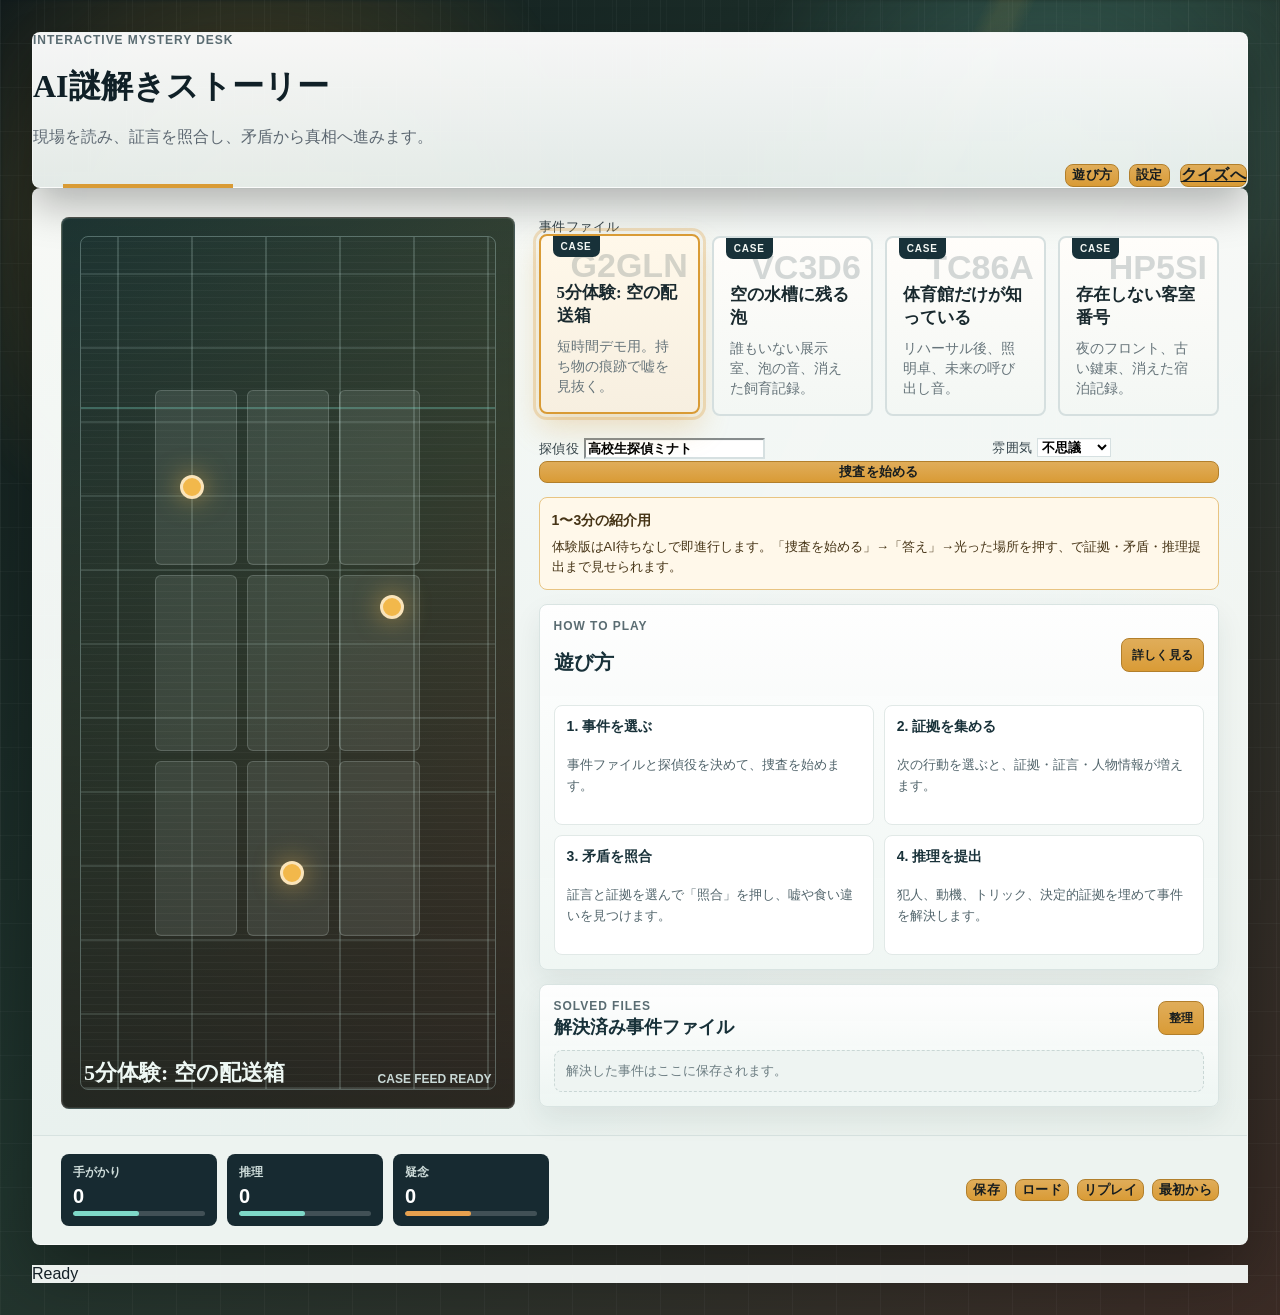
==== public/story.html @ 725f8f39 "Add AI mystery game" ====
<!DOCTYPE html>
<html lang="ja">
<head>
    <meta charset="UTF-8">
    <meta name="viewport" content="width=device-width, initial-scale=1.0">
    <title>AI Mystery Brancher</title>
    <link rel="stylesheet" href="style.css">
    <link rel="stylesheet" href="story.css">
</head>
<body class="story-page demo-case">
    <div class="container story-shell">
        <header class="header story-header">
            <div>
                <span class="story-kicker">Interactive Mystery Desk</span>
                <h1>AI謎解きストーリー</h1>
                <p>現場を読み、証言を照合し、矛盾から真相へ進みます。</p>
            </div>
            <div class="header-actions">
                <button class="btn secondary-btn" id="howToBtn">遊び方</button>
                <button class="btn secondary-btn" id="settingsBtn">設定</button>
                <a class="btn secondary-btn" href="quiz.html">クイズへ</a>
            </div>
        </header>

        <section class="settings-panel hidden" id="settingsPanel">
            <div class="settings-copy">
                <span class="story-kicker">About This Work</span>
                <h2>作品概要</h2>
                <p>AIが事件、証拠、証言を組み立てる短編推理ゲームです。</p>
                <p>プレイヤーは証拠ボードを見ながら矛盾を照合し、最後に推理を提出します。</p>
                <p>発表用の体験版はAI待ちなしで、1〜3分でも面白さが伝わる構成です。</p>
            </div>
            <div class="settings-meta">
                <h3>使った技術</h3>
                <div class="tech-list">
                    <span>Node.js</span>
                    <span>Express</span>
                    <span>OpenAI API</span>
                    <span>HTML/CSS/JavaScript</span>
                </div>
            </div>
            <div class="settings-controls">
                <label>
                    UIの雰囲気
                    <select id="themeSelect">
                        <option value="theme-noir">ノワール</option>
                        <option value="theme-neon">ネオン</option>
                        <option value="theme-sunset">サンセット</option>
                        <option value="theme-mint">ミント</option>
                    </select>
                </label>
                <div>
                    <span class="control-label">アクセントカラー</span>
                    <div class="swatch-row" id="swatchRow">
                        <button class="swatch selected" data-accent="#d99b35" style="--swatch: #d99b35"></button>
                        <button class="swatch" data-accent="#ff5f7e" style="--swatch: #ff5f7e"></button>
                        <button class="swatch" data-accent="#4cc9f0" style="--swatch: #4cc9f0"></button>
                        <button class="swatch" data-accent="#7bd88f" style="--swatch: #7bd88f"></button>
                        <button class="swatch" data-accent="#b38cff" style="--swatch: #b38cff"></button>
                    </div>
                </div>
                <label class="sound-toggle">
                    <input id="soundToggle" type="checkbox" checked>
                    サウンド効果
                </label>
            </div>
        </section>

        <main class="story-board">
            <section class="setup-panel" id="setupPanel">
                <div class="setup-layout">
                    <div class="case-visual setup-visual" aria-hidden="true">
                        <div class="visual-window">
                            <div class="scan-line"></div>
                            <div class="signal-dot dot-a"></div>
                            <div class="signal-dot dot-b"></div>
                            <div class="signal-dot dot-c"></div>
                            <div class="scene-map">
                                <span></span><span></span><span></span>
                                <span></span><span></span><span></span>
                                <span></span><span></span><span></span>
                            </div>
                        </div>
                        <div class="visual-caption">
                            <strong id="caseVisualTitle">5分体験: 消えたマカロン</strong>
                            <span>Case feed ready</span>
                        </div>
                    </div>

                    <div class="setup-content">
                        <div class="form-group">
                            <label>事件ファイル</label>
                            <div class="preset-grid" id="presetGrid">
                                <button class="preset selected" data-case="demo" data-label="5分体験: 消えたマカロン" data-world="紹介用の体験版。放課後のカフェで、ショーケースから限定マカロンが1つ消えた小さな謎解きミステリー。登場人物は店員、常連客、配達員の3人程度。証拠と証言の矛盾が分かりやすく、3〜4ターンで犯人・動機・決定的証拠まで推理できる。怖さはなく、初めての人でも操作を理解しやすいテンポにする">
                                    <strong>5分体験: 消えたマカロン</strong>
                                    <span>紹介用。短く、矛盾が分かりやすい入門事件。</span>
                                </button>
                                <button class="preset" data-case="aquarium" data-label="消えた水槽のSOS" data-world="閉館後の水族館で、存在しないはずの水槽からSOSの光が点滅する謎解きミステリー">
                                    <strong>消えた水槽のSOS</strong>
                                    <span>閉館後の水族館、点滅する光、濡れた足跡。</span>
                                </button>
                                <button class="preset" data-case="school" data-label="未来放送の夜" data-world="文化祭前夜の学校で、誰もいない放送室から未来の校内放送が流れる謎解きミステリー">
                                    <strong>未来放送の夜</strong>
                                    <span>文化祭、放送室、まだ起きていない事件。</span>
                                </button>
                                <button class="preset" data-case="hotel" data-label="13階の招待状" data-world="古いホテルのエレベーターで、13階だけ存在しないはずなのにボタンが光る謎解きミステリー">
                                    <strong>13階の招待状</strong>
                                    <span>古いホテル、存在しない階、差出人不明の鍵。</span>
                                </button>
                            </div>
                        </div>

                        <div class="story-controls">
                            <div class="form-group">
                                <label for="heroInput">探偵役</label>
                                <input id="heroInput" type="text" value="高校生探偵ミナト" maxlength="40">
                            </div>
                            <div class="form-group">
                                <label for="toneSelect">雰囲気</label>
                                <select id="toneSelect">
                                    <option value="不思議で、推理したくなる">不思議</option>
                                    <option value="テンポがよく、少しコミカル">コミカル</option>
                                    <option value="静かで美しいが、違和感が残る">静か</option>
                                    <option value="緊張感があるが怖すぎない">スリル</option>
                                </select>
                            </div>
                        </div>

                        <button class="btn primary-action" id="startBtn">捜査を始める</button>
                        <div class="demo-brief" id="demoBrief">
                            <strong>1〜3分の紹介用</strong>
                            <span>体験版はAI待ちなしで即進行します。「捜査を始める」→「答え」→光った場所を押す、で証拠・矛盾・推理提出まで見せられます。</span>
                        </div>
                        <section class="how-to-panel" aria-labelledby="howToTitle">
                            <div class="how-to-heading">
                                <div>
                                    <span class="story-kicker">How To Play</span>
                                    <h2 id="howToTitle">遊び方</h2>
                                </div>
                                <button class="btn secondary-btn mini-btn" id="howToDetailBtn">詳しく見る</button>
                            </div>
                            <div class="how-to-steps">
                                <article>
                                    <strong>1. 事件を選ぶ</strong>
                                    <span>事件ファイルと探偵役を決めて、捜査を始めます。</span>
                                </article>
                                <article>
                                    <strong>2. 証拠を集める</strong>
                                    <span>次の行動を選ぶと、証拠・証言・人物情報が増えます。</span>
                                </article>
                                <article>
                                    <strong>3. 矛盾を照合</strong>
                                    <span>証言と証拠を選んで「照合」を押し、嘘や食い違いを見つけます。</span>
                                </article>
                                <article>
                                    <strong>4. 推理を提出</strong>
                                    <span>犯人、動機、トリック、決定的証拠を埋めて事件を解決します。</span>
                                </article>
                            </div>
                        </section>
                        <section class="case-archive">
                            <div class="archive-heading">
                                <div>
                                    <span class="story-kicker">Solved Files</span>
                                    <strong>解決済み事件ファイル</strong>
                                </div>
                                <button class="btn secondary-btn mini-btn" id="clearArchiveBtn">整理</button>
                            </div>
                            <div class="archive-list" id="caseArchiveList"></div>
                        </section>
                    </div>
                </div>
            </section>

            <section class="scene-panel hidden" id="scenePanel">
                <div class="scene-stage">
                    <div class="scene-copy">
                        <div class="scene-meta">
                            <span class="pill" id="turnPill">Turn 1</span>
                            <span class="pill" id="locationPill">Location</span>
                            <span class="pill" id="moodPill">Mood</span>
                        </div>
                        <h2 class="scene-title" id="sceneTitle"></h2>
                        <div class="scene-text" id="sceneText"></div>
                    </div>
                    <div class="case-visual scene-visual" aria-hidden="true">
                        <div class="visual-window">
                            <div class="scan-line"></div>
                            <div class="signal-dot dot-a"></div>
                            <div class="signal-dot dot-b"></div>
                            <div class="signal-dot dot-c"></div>
                            <div class="scene-map">
                                <span></span><span></span><span></span>
                                <span></span><span></span><span></span>
                                <span></span><span></span><span></span>
                            </div>
                        </div>
                        <div class="visual-caption">
                            <strong id="sceneCommand">現場解析</strong>
                            <span id="sceneFeedLabel">Evidence feed</span>
                        </div>
                    </div>
                </div>
                <div class="assist-toolbar hidden" id="assistToolbar">
                    <button class="btn hint-btn" id="hintBtn">ヒント</button>
                    <button class="btn answer-btn hidden" id="answerBtn">答え</button>
                    <div class="assist-guide" id="assistGuide">
                        <strong>捜査サポート</strong>
                        <span>詰まったらヒントを押してください。段階的に核心へ近づきます。</span>
                    </div>
                </div>
                <div class="case-overview" id="caseOverview">
                    <div class="case-progress" aria-hidden="true">
                        <div class="progress-track">
                            <i id="progressEvidence"></i>
                            <i id="progressTestimony"></i>
                            <i id="progressContradiction"></i>
                        </div>
                        <div class="progress-labels">
                            <span>証拠</span>
                            <span>証言</span>
                            <span>矛盾</span>
                        </div>
                    </div>
                    <div class="visual-dossier">
                        <div class="visual-stat">
                            <strong id="visualEvidenceCount">0</strong>
                            <span>証拠</span>
                        </div>
                        <div class="visual-stat">
                            <strong id="visualTestimonyCount">0</strong>
                            <span>証言</span>
                        </div>
                        <div class="visual-stat accent">
                            <strong id="visualContradictionCount">0</strong>
                            <span>矛盾</span>
                        </div>
                    </div>
                    <div class="evidence-strip" id="evidenceStrip"></div>
                </div>
                <section class="recap-panel hidden" id="recapPanel">
                    <div class="panel-heading">
                        <h3>事件のまとめ</h3>
                        <span id="recapVerdict">推理結果</span>
                    </div>
                    <div class="recap-grid">
                        <div class="recap-block">
                            <h4>事件の流れ</h4>
                            <ol id="recapTimeline"></ol>
                        </div>
                        <div class="recap-block">
                            <h4>決め手</h4>
                            <p id="recapEvidence"></p>
                        </div>
                        <div class="recap-block wide">
                            <h4>真相</h4>
                            <p id="recapTruth"></p>
                        </div>
                        <div class="recap-block wide">
                            <h4>評価</h4>
                            <p id="recapComment"></p>
                        </div>
                    </div>
                </section>
                <div class="investigation-layout">
                    <div class="action-panel">
                        <div class="section-heading">
                            <h3>次の行動</h3>
                            <span>選ぶと捜査が進みます</span>
                        </div>
                        <div class="choice-list" id="choiceList"></div>
                        <section class="deduction-panel hidden" id="deductionPanel">
                            <div class="panel-heading">
                                <h3>最終推理</h3>
                                <span id="deductionHint">証拠をそろえると提出できます</span>
                            </div>
                            <div class="deduction-grid">
                                <label>
                                    犯人・仕掛けた人物
                                    <input id="culpritInput" type="text" maxlength="40" placeholder="例: 受付係の佐伯">
                                </label>
                                <label>
                                    動機
                                    <input id="motiveInput" type="text" maxlength="80" placeholder="例: 隠した記録を守るため">
                                    <span class="deduction-options" id="motiveOptionList"></span>
                                </label>
                                <label>
                                    トリック
                                    <textarea id="trickInput" maxlength="160" placeholder="どうやって不可能に見せたか"></textarea>
                                    <span class="deduction-options" id="trickOptionList"></span>
                                </label>
                                <label>
                                    決定的証拠
                                    <select id="decisiveEvidenceSelect"></select>
                                </label>
                            </div>
                            <button class="btn" id="submitDeductionBtn">推理を提出する</button>
                        </section>
                    </div>

                    <aside class="case-panel">
                        <div class="panel-heading">
                            <h3>捜査ファイル</h3>
                            <span id="boardCount">0件</span>
                        </div>
                        <div class="board-section suspect-section">
                            <h4>人物</h4>
                            <div class="character-list" id="characterList"></div>
                        </div>
                        <div class="board-section">
                            <h4>証拠</h4>
                            <div class="board-list" id="evidenceList"></div>
                        </div>
                        <div class="board-section">
                            <h4>証言</h4>
                            <div class="board-list" id="testimonyList"></div>
                        </div>
                        <div class="board-section">
                            <h4>矛盾チェック</h4>
                            <div class="match-controls">
                                <select id="testimonySelect"></select>
                                <select id="evidenceSelect"></select>
                                <button class="btn secondary-btn" id="checkContradictionBtn">照合</button>
                            </div>
                            <div class="contradiction-result" id="contradictionResult">証言と証拠を選んで照合します。</div>
                            <div class="board-list solved-list" id="solvedContradictionList"></div>
                        </div>
                    </aside>
                </div>
            </section>

            <div class="story-footer">
                <div class="stats">
                    <div class="stat">
                        <span>手がかり</span>
                        <strong id="courageStat">0</strong>
                        <div class="stat-meter"><i id="courageMeter"></i></div>
                    </div>
                    <div class="stat">
                        <span>推理</span>
                        <strong id="witStat">0</strong>
                        <div class="stat-meter"><i id="witMeter"></i></div>
                    </div>
                    <div class="stat">
                        <span>疑念</span>
                        <strong id="trustStat">0</strong>
                        <div class="stat-meter danger"><i id="trustMeter"></i></div>
                    </div>
                </div>
                <div class="footer-actions">
                    <button class="btn secondary-btn" id="saveBtn">保存</button>
                    <button class="btn secondary-btn" id="loadBtn">ロード</button>
                    <button class="btn secondary-btn" id="replayBtn">リプレイ</button>
                    <button class="btn secondary-btn" id="resetBtn">最初から</button>
                </div>
            </div>
        </main>

        <div class="loading story-loading" id="loading">AIが次の手がかりを組み立てています...</div>
        <div class="generation-overlay hidden" id="generationOverlay">
            <div class="generation-card">
                <span class="generation-kicker">GENERATING CASE</span>
                <strong>AIが次の手がかりを生成中</strong>
                <div class="generation-bar"><i></i></div>
                <p>体験版は待ち時間なし。通常シナリオのみAI生成を使います。</p>
            </div>
        </div>
        <div class="fx-layer" id="fxLayer"></div>
        <div class="action-toast hidden" id="actionToast"></div>
        <div class="ending-overlay hidden" id="endingOverlay">
            <div class="ending-card">
                <span class="ending-kicker">CASE CLOSED</span>
                <strong id="endingTitle">事件解決</strong>
                <p id="endingText">証拠と証言がつながり、真相に到達しました。</p>
                <div class="ending-actions">
                    <button class="btn secondary-btn" id="endingArchiveBtn">事件ファイルへ</button>
                    <button class="btn" id="endingReplayBtn">同じ事件をリプレイ</button>
                    <button class="btn secondary-btn" id="endingCloseBtn">閉じる</button>
                </div>
            </div>
        </div>
        <div class="how-to-overlay hidden" id="howToOverlay" role="dialog" aria-modal="true" aria-labelledby="howToOverlayTitle">
            <div class="how-to-card">
                <div class="how-to-card-heading">
                    <div>
                        <span class="story-kicker">Investigation Guide</span>
                        <strong id="howToOverlayTitle">推理ゲームの進め方</strong>
                    </div>
                    <button class="btn secondary-btn mini-btn" id="howToCloseBtn">閉じる</button>
                </div>
                <div class="how-to-guide-grid">
                    <section>
                        <h3>基本の流れ</h3>
                        <ol>
                            <li>事件ファイルを選び、「捜査を始める」を押します。</li>
                            <li>場面文を読み、「次の行動」から調べたい場所や人物を選びます。</li>
                            <li>右側の捜査ファイルに集まった証拠と証言を確認します。</li>
                            <li>怪しい証言と対応する証拠を選び、「照合」で矛盾を確定します。</li>
                            <li>最終推理が開いたら、犯人・動機・トリック・決定的証拠を提出します。</li>
                        </ol>
                    </section>
                    <section>
                        <h3>詰まったとき</h3>
                        <ul>
                            <li>証拠カードや人物カードを押すと、推理欄や照合欄に自動で入ります。</li>
                            <li>「ヒント」は段階的に核心へ近づきます。</li>
                            <li>5分体験では「答え」を押すと、発表用に次に触る場所が光ります。</li>
                        </ul>
                    </section>
                    <section>
                        <h3>勝利条件</h3>
                        <p>証拠と証言の食い違いを見つけ、決定的証拠に基づく推理を提出できれば事件解決です。完璧な文章より、誰が何をなぜ行ったかを筋道立てて入力することが重要です。</p>
                    </section>
                </div>
            </div>
        </div>
        <div class="status" id="status">Ready</div>
    </div>

    <script>
        const presets = document.querySelectorAll('.preset');
        const setupPanel = document.getElementById('setupPanel');
        const scenePanel = document.getElementById('scenePanel');
        const howToBtn = document.getElementById('howToBtn');
        const howToDetailBtn = document.getElementById('howToDetailBtn');
        const howToOverlay = document.getElementById('howToOverlay');
        const howToCloseBtn = document.getElementById('howToCloseBtn');
        const settingsBtn = document.getElementById('settingsBtn');
        const settingsPanel = document.getElementById('settingsPanel');
        const themeSelect = document.getElementById('themeSelect');
        const swatchRow = document.getElementById('swatchRow');
        const soundToggle = document.getElementById('soundToggle');
        const startBtn = document.getElementById('startBtn');
        const resetBtn = document.getElementById('resetBtn');
        const saveBtn = document.getElementById('saveBtn');
        const loadBtn = document.getElementById('loadBtn');
        const replayBtn = document.getElementById('replayBtn');
        const loading = document.getElementById('loading');
        const generationOverlay = document.getElementById('generationOverlay');
        const fxLayer = document.getElementById('fxLayer');
        const actionToast = document.getElementById('actionToast');
        const endingOverlay = document.getElementById('endingOverlay');
        const endingTitle = document.getElementById('endingTitle');
        const endingText = document.getElementById('endingText');
        const endingArchiveBtn = document.getElementById('endingArchiveBtn');
        const endingReplayBtn = document.getElementById('endingReplayBtn');
        const endingCloseBtn = document.getElementById('endingCloseBtn');
        const statusEl = document.getElementById('status');
        const choiceList = document.getElementById('choiceList');
        const evidenceList = document.getElementById('evidenceList');
        const testimonyList = document.getElementById('testimonyList');
        const characterList = document.getElementById('characterList');
        const testimonySelect = document.getElementById('testimonySelect');
        const evidenceSelect = document.getElementById('evidenceSelect');
        const contradictionResult = document.getElementById('contradictionResult');
        const solvedContradictionList = document.getElementById('solvedContradictionList');
        const deductionPanel = document.getElementById('deductionPanel');
        const decisiveEvidenceSelect = document.getElementById('decisiveEvidenceSelect');
        const submitDeductionBtn = document.getElementById('submitDeductionBtn');
        const checkContradictionBtn = document.getElementById('checkContradictionBtn');
        const demoBrief = document.getElementById('demoBrief');
        const assistToolbar = document.getElementById('assistToolbar');
        const assistGuide = document.getElementById('assistGuide');
        const hintBtn = document.getElementById('hintBtn');
        const answerBtn = document.getElementById('answerBtn');
        const evidenceStrip = document.getElementById('evidenceStrip');
        const recapPanel = document.getElementById('recapPanel');
        const recapTimeline = document.getElementById('recapTimeline');
        const motiveOptionList = document.getElementById('motiveOptionList');
        const trickOptionList = document.getElementById('trickOptionList');
        const caseArchiveList = document.getElementById('caseArchiveList');
        const clearArchiveBtn = document.getElementById('clearArchiveBtn');

        const demoVariants = [
            '犯人候補は店員ユイ、常連客レン、配達員マオ。鍵、レシート、粉砂糖、保冷バッグのどれかが決定的証拠になる。',
            '犯人候補は見習い店員、写真部の常連、急いでいた配達員。動機はサプライズ、予約ミスの隠蔽、アレルギー表示の確認のいずれか。',
            '消えたものは限定マカロン、試作品タルト、名前入りクッキーのどれか。監視カメラ、トング、注文票、紙袋の矛盾を中心にする。',
            '舞台は小さな駅前カフェ。閉店前の10分間だけを扱い、短い証言の食い違いから真相に届く構成にする。'
        ];

        const motiveOptions = [
            '予約ミスを隠したかった',
            '大切な相手への差し入れを用意したかった',
            '自分の失敗が見つかる前に証拠を動かしたかった',
            '誰かをかばうために事実をずらしたかった',
            '記録の間違いを直したように見せたかった'
        ];

        const trickOptions = [
            '死角になる一瞬を使って別の袋へ移した',
            '元の場所へ戻したように見せるためラベルや札だけを直した',
            '注文票や記録を書き換えて数を合わせた',
            '持ち物の中に隠し、空箱や皿だけを残した',
            '証言の時刻をずらして触っていないように見せた'
        ];

        const demoCaseTemplates = [
            {
                title: '消えた放課後マカロン',
                location: '駅前カフェ・リュンヌ',
                item: '夕焼けマカロン',
                culprit: '常連客・花森',
                motive: '友人への差し入れをどうしても用意したかった',
                trick: 'ショーケース前で背中を向け、カメラの死角で紙袋へ移した',
                keyEvidenceId: 'ev-bag-sugar',
                evidence: [
                    { id: 'ev-camera-gap', title: '死角のある映像', detail: '16時17分、常連客の背中でショーケース右端が一瞬だけ隠れている。', type: '記録', importance: 2 },
                    { id: 'ev-order-tea', title: 'アイスティーだけの注文票', detail: '花森の注文票には飲み物だけが記録され、マカロンの会計は残っていない。', type: '記録', importance: 2 },
                    { id: 'ev-bag-sugar', title: '紙袋の粉砂糖', detail: '花森の紙袋の底に、マカロン皿と同じ色の粉砂糖が半月形に残っている。', type: '物証', importance: 3 }
                ],
                testimonies: [
                    { id: 'ts-staff', speaker: '店員・仁科', claim: '最後のマカロンは16時10分に並べ、会計した覚えはありません。' },
                    { id: 'ts-customer', speaker: '常連客・花森', claim: '私は飲み物だけ買って、ショーケースには触っていません。' }
                ]
            },
            {
                title: '試作品タルトの行き先',
                location: '放課後の試食カフェ',
                item: '試作品タルト',
                culprit: '見習い店員・レン',
                motive: '予約数のミスを隠したかった',
                trick: '試作品を予約箱へ入れ、注文票の数字を書き直した',
                keyEvidenceId: 'ev-ticket-edit',
                evidence: [
                    { id: 'ev-empty-tray', title: 'クリーム跡の残る皿', detail: 'タルト皿の右端だけクリームが引き伸ばされ、横へ滑らせた跡がある。', type: '痕跡', importance: 2 },
                    { id: 'ev-box-label', title: '急いで貼られた予約ラベル', detail: '予約箱のラベルだけ斜めに貼られ、まだ糊が乾いていない。', type: '物証', importance: 2 },
                    { id: 'ev-ticket-edit', title: '書き直された注文票', detail: '注文票の個数が5から6へ書き直され、レンのペンと同じ青インクが使われている。', type: '記録', importance: 3 }
                ],
                testimonies: [
                    { id: 'ts-senior', speaker: '先輩店員・ユイ', claim: '試作品タルトは展示用で、予約箱には入れない決まりです。' },
                    { id: 'ts-apprentice', speaker: '見習い店員・レン', claim: '予約票は最初から6個で、僕は書き直していません。' }
                ]
            },
            {
                title: '名前入りクッキーのすり替え',
                location: '文化祭前の校内カフェ',
                item: '名前入りクッキー',
                culprit: '配達員・マオ',
                motive: '宛名を間違えた箱を入れ替えたかった',
                trick: '配達用保冷バッグにクッキーを隠し、空箱だけ戻した',
                keyEvidenceId: 'ev-cooler-crumb',
                evidence: [
                    { id: 'ev-name-card', title: '逆向きの名前札', detail: 'クッキー横の名前札だけ上下が逆で、慌てて戻したように角が折れている。', type: '記録', importance: 2 },
                    { id: 'ev-empty-box', title: '軽すぎる配送箱', detail: '配送箱は封が戻されているが、中身が入っている重さではない。', type: '物証', importance: 2 },
                    { id: 'ev-cooler-crumb', title: '保冷バッグのクッキー片', detail: 'マオの保冷バッグ内に、名前入りクッキーと同じアイシング片が残っている。', type: '物証', importance: 3 }
                ],
                testimonies: [
                    { id: 'ts-delivery-a', speaker: '配達員・マオ', claim: '僕は箱を置いただけで、中身には触っていません。' },
                    { id: 'ts-clerk-b', speaker: '店員・ユイ', claim: '名前札は開店前に正しい向きで並べました。' }
                ]
            }
        ];

        const caseFileVariants = {
            demo: [
                {
                    label: '5分体験: 消えたマカロン',
                    summary: 'AI待ちなし。証拠、矛盾、推理提出まで一気に見せられる。',
                    world: '紹介用の体験版。放課後のカフェで、ショーケースから限定マカロンが1つ消えた小さな謎解きミステリー。登場人物は店員、常連客、配達員の3人程度。証拠と証言の矛盾が分かりやすく、3〜4ターンで犯人・動機・決定的証拠まで推理できる。'
                },
                {
                    label: '5分体験: 消えた試作品',
                    summary: '発表向け。予約ミスと書き直し跡から真相へ進む。',
                    world: '紹介用の体験版。小さなカフェで試作品スイーツが消えた短い謎解きミステリー。注文票、予約箱、証言の矛盾から3〜4ターンで解ける。'
                },
                {
                    label: '5分体験: 空の配送箱',
                    summary: '短時間デモ用。持ち物の痕跡で嘘を見抜く。',
                    world: '紹介用の体験版。校内カフェで名前入りのお菓子が消え、配送箱と持ち物の痕跡から犯人を見つける短い事件。'
                }
            ],
            aquarium: [
                {
                    label: '消えた水槽のSOS',
                    summary: '閉館後の水族館、点滅する光、濡れた足跡。',
                    world: '閉館後の水族館で、存在しないはずの水槽からSOSの光が点滅する謎解きミステリー'
                },
                {
                    label: '深海回廊の青い合図',
                    summary: '展示図にない壁、青い点滅、乾いた床の水跡。',
                    world: '閉館後の深海回廊で、展示図にない壁の奥から青い信号が漏れる水族館ミステリー'
                },
                {
                    label: '空の水槽に残る泡',
                    summary: '誰もいない展示室、泡の音、消えた飼育記録。',
                    world: '夜の水族館で、空のはずの水槽から泡の音が聞こえ、飼育記録が一枚消える謎解きミステリー'
                }
            ],
            school: [
                {
                    label: '未来放送の夜',
                    summary: '文化祭、放送室、まだ起きていない事件。',
                    world: '文化祭前夜の学校で、誰もいない放送室から未来の校内放送が流れる謎解きミステリー'
                },
                {
                    label: '未送信の校内放送',
                    summary: '録音室、時刻のずれ、消えた台本。',
                    world: '文化祭準備中の学校で、送信していないはずの校内放送と消えた台本を追う謎解きミステリー'
                },
                {
                    label: '体育館だけが知っている',
                    summary: 'リハーサル後、照明卓、未来の呼び出し音。',
                    world: '文化祭リハーサル後の体育館で、未来の呼び出し放送が流れた理由を探る学校ミステリー'
                }
            ],
            hotel: [
                {
                    label: '13階の招待状',
                    summary: '古いホテル、存在しない階、差出人不明の鍵。',
                    world: '古いホテルのエレベーターで、13階だけ存在しないはずなのにボタンが光る謎解きミステリー'
                },
                {
                    label: '存在しない客室番号',
                    summary: '夜のフロント、古い鍵束、消えた宿泊記録。',
                    world: '古いホテルで、存在しない客室番号の鍵と消えた宿泊記録を追う謎解きミステリー'
                },
                {
                    label: '止まらない13階ランプ',
                    summary: 'エレベーター、点灯する階数、誰も乗っていない箱。',
                    world: '誰も乗っていないホテルのエレベーターで、存在しない13階ランプだけが点灯し続ける謎解きミステリー'
                }
            ]
        };

        const state = {
            world: document.querySelector('.preset.selected').dataset.world,
            baseWorld: document.querySelector('.preset.selected').dataset.world,
            caseName: document.querySelector('.preset.selected').dataset.case,
            hero: '',
            tone: '',
            turn: 1,
            history: 'まだ物語は始まっていない。',
            lastChoice: '捜査を開始する',
            stats: { clues: 0, logic: 0, suspicion: 0 },
            evidence: [],
            testimonies: [],
            contradictions: [],
            solvedContradictions: [],
            characters: [],
            solution: null,
            demoVariant: '',
            demoCase: null,
            demoCaseIndex: -1,
            hints: [],
            hintIndex: 0,
            recap: null,
            currentScene: null,
            soundEnabled: true
        };

        document.body.classList.add('theme-noir');
        randomizeCaseFiles();
        initDeductionOptionChips();
        renderCaseArchive();

        howToBtn.addEventListener('click', showHowTo);
        howToDetailBtn.addEventListener('click', showHowTo);
        howToCloseBtn.addEventListener('click', hideHowTo);
        howToOverlay.addEventListener('click', (event) => {
            if (event.target === howToOverlay) {
                hideHowTo();
            }
        });
        document.addEventListener('keydown', (event) => {
            if (event.key === 'Escape' && !howToOverlay.classList.contains('hidden')) {
                hideHowTo();
            }
        });

        settingsBtn.addEventListener('click', () => {
            settingsPanel.classList.toggle('hidden');
            playSound('click');
        });

        themeSelect.addEventListener('change', () => {
            document.body.classList.remove('theme-noir', 'theme-neon', 'theme-sunset', 'theme-mint');
            document.body.classList.add(themeSelect.value);
            playSound('click');
        });

        swatchRow.addEventListener('click', (event) => {
            const swatch = event.target.closest('.swatch');
            if (!swatch) return;
            document.documentElement.style.setProperty('--accent', swatch.dataset.accent);
            swatchRow.querySelectorAll('.swatch').forEach((item) => item.classList.remove('selected'));
            swatch.classList.add('selected');
            playSound('click');
        });

        soundToggle.addEventListener('change', () => {
            state.soundEnabled = soundToggle.checked;
            playSound('click');
        });

        saveBtn.addEventListener('click', saveGame);
        loadBtn.addEventListener('click', loadGame);
        replayBtn.addEventListener('click', replayCase);
        endingReplayBtn.addEventListener('click', replayCase);
        endingArchiveBtn.addEventListener('click', () => {
            endingOverlay.classList.add('hidden');
            resetBtn.click();
            renderCaseArchive();
        });
        endingCloseBtn.addEventListener('click', () => {
            endingOverlay.classList.add('hidden');
            playSound('click');
        });
        clearArchiveBtn.addEventListener('click', () => {
            localStorage.removeItem('mysteryCaseArchive');
            renderCaseArchive();
            showToast('事件ファイルを整理しました');
            playSound('click');
        });

        presets.forEach((preset) => {
            preset.addEventListener('click', () => {
                presets.forEach((item) => item.classList.remove('selected'));
                preset.classList.add('selected');
                state.world = preset.dataset.world;
                state.baseWorld = preset.dataset.world;
                state.caseName = preset.dataset.case;
                updateCaseTheme(preset.dataset.case, preset.dataset.label);
                playSound('click');
            });
        });

        function randomizeCaseFiles() {
            presets.forEach((preset) => {
                const options = caseFileVariants[preset.dataset.case];
                if (!options || !options.length) return;
                const variant = options[Math.floor(Math.random() * options.length)];
                preset.dataset.label = variant.label;
                preset.dataset.world = variant.world;
                preset.dataset.caseCode = Math.random().toString(36).slice(2, 7).toUpperCase();
                preset.querySelector('strong').textContent = variant.label;
                preset.querySelector('span').textContent = variant.summary;
            });

            const selected = document.querySelector('.preset.selected');
            state.world = selected.dataset.world;
            state.baseWorld = selected.dataset.world;
            state.caseName = selected.dataset.case;
            updateCaseTheme(selected.dataset.case, selected.dataset.label);
        }

        startBtn.addEventListener('click', () => {
            const selectedPreset = document.querySelector('.preset.selected');
            state.caseName = selectedPreset.dataset.case;
            state.baseWorld = selectedPreset.dataset.world;
            state.demoVariant = state.caseName === 'demo' ? pickDemoVariant() : '';
            state.demoCase = state.caseName === 'demo' ? pickLocalDemoCase() : null;
            state.world = state.demoVariant
                ? state.baseWorld + '\n今回のランダム要素: ' + state.demoVariant + '\n紹介中でも毎回プロットが変わったと分かるよう、犯人・動機・決定的証拠を前回と変える。'
                : state.baseWorld;
            state.hero = document.getElementById('heroInput').value.trim() || '名もなき主人公';
            state.tone = document.getElementById('toneSelect').value;
            state.turn = 1;
            state.history = 'まだ物語は始まっていない。';
            state.lastChoice = '捜査を開始する';
            state.stats = { clues: 0, logic: 0, suspicion: 0 };
            state.characters = [];
            state.solution = null;
            state.hints = [];
            state.hintIndex = 0;
            state.recap = null;
            state.currentScene = null;
            endingOverlay.classList.add('hidden');
            clearCaseBoard();
            updateStats();
            hideRecap();
            setAssistGuide('捜査サポート', '生成後に「ヒント」で段階的な助言を見られます。体験版では「答え」も使えます。');
            playSound('start');
            requestScene();
        });

        resetBtn.addEventListener('click', () => {
            state.turn = 1;
            state.history = 'まだ物語は始まっていない。';
            state.lastChoice = '捜査を開始する';
            state.stats = { clues: 0, logic: 0, suspicion: 0 };
            state.characters = [];
            state.solution = null;
            state.demoVariant = '';
            state.demoCase = null;
            state.demoCaseIndex = -1;
            state.hints = [];
            state.hintIndex = 0;
            state.recap = null;
            state.currentScene = null;
            endingOverlay.classList.add('hidden');
            setupPanel.classList.remove('hidden');
            scenePanel.classList.add('hidden');
            choiceList.innerHTML = '';
            clearHighlights();
            clearCaseBoard();
            hideRecap();
            updateStats();
            statusEl.textContent = 'Ready';
            statusEl.style.color = '#28a745';
            playSound('click');
        });

        checkContradictionBtn.addEventListener('click', checkContradiction);
        submitDeductionBtn.addEventListener('click', submitDeduction);
        hintBtn.addEventListener('click', showHint);
        answerBtn.addEventListener('click', showDemoAnswer);

        async function requestScene(choiceLabel) {
            if (choiceLabel) {
                state.lastChoice = choiceLabel;
                state.turn += 1;
            }

            if (state.caseName === 'demo' && state.demoCase) {
                renderScene(buildLocalDemoScene(choiceLabel));
                return;
            }

            setBusy(true);
            try {
                const response = await fetch('/api/', {
                    method: 'POST',
                    headers: { 'Content-Type': 'application/json' },
                    body: JSON.stringify({
                        app: 'story',
                        title: 'AI謎解きストーリー',
                        world: state.world,
                        hero: state.hero,
                        tone: state.tone,
                        turn: state.turn,
                        choice: state.lastChoice,
                        history: state.history,
                        caseBoard: buildCaseBoardSummary()
                    })
                });

                if (!response.ok) {
                    const error = await response.json();
                    throw new Error(error.error || 'API error');
                }

                const payload = await response.json();
                const scene = payload.data && payload.data[0];
                if (!scene || !Array.isArray(scene.choices)) {
                    throw new Error('Invalid story data format');
                }

                renderScene(scene);
            } catch (error) {
                console.error(error);
                statusEl.textContent = '生成に失敗しました: ' + error.message;
                statusEl.style.color = '#c53030';
            } finally {
                setBusy(false);
            }
        }

        function renderScene(scene) {
            state.currentScene = scene;
            setupPanel.classList.add('hidden');
            scenePanel.classList.remove('hidden');

            document.getElementById('turnPill').textContent = 'Turn ' + state.turn;
            document.getElementById('locationPill').textContent = scene.location || 'Unknown';
            document.getElementById('moodPill').textContent = scene.mood || 'Story';
            document.getElementById('sceneTitle').textContent = scene.sceneTitle || '次の場面';
            revealSceneText(scene.scene || '');
            document.getElementById('sceneCommand').textContent = state.lastChoice || '現場解析';
            document.getElementById('sceneFeedLabel').textContent = scene.location || 'Evidence feed';
            scenePanel.classList.remove('scene-pop');
            void scenePanel.offsetWidth;
            scenePanel.classList.add('scene-pop');

            clearHighlights();
            state.solution = scene.solution || state.solution;
            state.hints = Array.isArray(scene.hints) ? scene.hints.filter(Boolean) : buildFallbackHints();
            state.hintIndex = 0;
            state.recap = scene.recap || state.recap;
            addCaseItems(scene);
            applyStatus(scene.status);
            state.history = scene.memory || state.history;
            updateStats();
            renderCaseBoard();
            renderVisualOverview();
            renderRecap(scene);

            choiceList.innerHTML = '';
            if (scene.ending) {
                const ending = document.createElement('button');
                ending.className = 'choice-button';
                ending.innerHTML = '<strong>別の物語を始める</strong><span>世界観を選び直します。</span>';
                ending.addEventListener('click', () => resetBtn.click());
                choiceList.appendChild(ending);
            } else {
                scene.choices.slice(0, 3).forEach((choice, index) => {
                    const button = document.createElement('button');
                    button.className = 'choice-button';
                    button.innerHTML = '<span class="choice-index"></span><span class="choice-copy"><strong></strong><span></span></span><span class="intent-chip"></span>';
                    button.querySelector('.choice-index').textContent = String(index + 1);
                    button.querySelector('strong').textContent = choice.label || '行動する';
                    button.querySelector('.choice-copy span').textContent = choice.intent || 'この選択で物語が進みます。';
                    button.querySelector('.intent-chip').textContent = choice.intent || '行動';
                    button.addEventListener('click', (event) => {
                        ripple(event, button);
                        showToast('調査開始: ' + (choice.intent || '行動'));
                        requestScene(choice.label);
                    });
                    choiceList.appendChild(button);
                });
            }

            statusEl.textContent = '選択するとAIが次の手がかりを生成します';
            statusEl.style.color = '#2f855a';
            renderAssistMode();
            playSound(scene.ending ? 'ending' : 'scene');
        }

        function addCaseItems(scene) {
            addUniqueItems(state.evidence, scene.evidence, 'id');
            addUniqueItems(state.testimonies, scene.testimonies, 'id');
            addUniqueItems(state.contradictions, scene.contradictions, (item) => {
                return item.testimonyId + '::' + item.evidenceId;
            });
            updateCharacters(scene);
        }

        function addUniqueItems(target, items, key) {
            if (!Array.isArray(items)) return;
            items.forEach((item) => {
                if (!item || typeof item !== 'object') return;
                const id = typeof key === 'function' ? key(item) : item[key];
                if (!id || target.some((current) => {
                    const currentId = typeof key === 'function' ? key(current) : current[key];
                    return currentId === id;
                })) {
                    return;
                }
                target.push(item);
            });
        }

        function renderCaseBoard() {
            document.getElementById('boardCount').textContent = state.evidence.length + state.testimonies.length + '件';
            renderEvidence();
            renderTestimonies();
            renderCharacters();
            renderSelectors();
            renderSolvedContradictions();
            renderDeductionPanel();
            renderVisualOverview();
        }

        function renderEvidence() {
            evidenceList.innerHTML = '';
            if (!state.evidence.length) {
                evidenceList.appendChild(emptyItem('まだ証拠はありません。'));
                return;
            }

            state.evidence.forEach((item) => {
                const node = document.createElement('article');
                node.className = 'board-card';
                node.innerHTML = '<div><strong></strong><span></span></div><p></p>';
                node.querySelector('strong').textContent = item.title || '無名の証拠';
                node.querySelector('span').textContent = (item.type || '証拠') + ' / 重要度' + (item.importance || 1);
                node.querySelector('p').textContent = item.detail || '';
                node.addEventListener('click', () => {
                    evidenceSelect.value = item.id || item.title;
                    flashElement(evidenceSelect);
                    showToast('証拠をセット: ' + (item.title || '証拠'));
                    playSound('click');
                });
                evidenceList.appendChild(node);
            });
        }

        function renderTestimonies() {
            testimonyList.innerHTML = '';
            if (!state.testimonies.length) {
                testimonyList.appendChild(emptyItem('まだ証言はありません。'));
                return;
            }

            state.testimonies.forEach((item) => {
                const node = document.createElement('article');
                node.className = 'board-card testimony-card';
                node.innerHTML = '<div><strong></strong><span>証言</span></div><p></p>';
                node.querySelector('strong').textContent = item.speaker || '証言者不明';
                node.querySelector('p').textContent = item.claim || '';
                node.addEventListener('click', () => {
                    testimonySelect.value = item.id || item.claim;
                    flashElement(testimonySelect);
                    showToast('証言をセット: ' + (item.speaker || '証言者'));
                    playSound('click');
                });
                testimonyList.appendChild(node);
            });
        }

        function updateCharacters(scene) {
            const names = [];
            if (state.demoCase) {
                names.push(state.demoCase.culprit);
                state.demoCase.testimonies.forEach((item) => names.push(item.speaker));
            }
            if (Array.isArray(scene.testimonies)) {
                scene.testimonies.forEach((item) => names.push(item.speaker));
            }
            if (scene.solution && scene.solution.culprit) {
                names.push(scene.solution.culprit);
            }

            names.filter(Boolean).forEach((name) => {
                if (state.characters.some((item) => item.name === name)) return;
                state.characters.push({
                    name,
                    note: name === (state.solution && state.solution.culprit) ? '最重要人物' : '証言あり',
                    suspicion: name === (state.solution && state.solution.culprit) ? 3 : 1
                });
            });
        }

        function renderCharacters() {
            characterList.innerHTML = '';
            if (!state.characters.length) {
                characterList.appendChild(emptyItem('人物情報はまだありません。'));
                return;
            }

            state.characters.forEach((person) => {
                const card = document.createElement('article');
                card.className = 'character-card';
                card.innerHTML = '<div class="avatar"></div><div><strong></strong><span></span></div><i></i>';
                card.querySelector('.avatar').textContent = person.name.slice(0, 1);
                card.querySelector('strong').textContent = person.name;
                card.querySelector('span').textContent = person.note || '調査対象';
                card.querySelector('i').style.width = Math.min(100, 28 + person.suspicion * 22) + '%';
                card.addEventListener('click', () => {
                    document.getElementById('culpritInput').value = person.name;
                    flashElement(document.getElementById('culpritInput'));
                    showToast('人物を推理欄へ: ' + person.name);
                    playSound('click');
                });
                characterList.appendChild(card);
            });
        }

        function renderSelectors() {
            fillSelect(testimonySelect, state.testimonies, (item) => {
                return (item.speaker || '証言者') + ': ' + (item.claim || '').slice(0, 28);
            }, '証言を選択');
            fillSelect(evidenceSelect, state.evidence, (item) => item.title || '証拠', '証拠を選択');
            fillSelect(decisiveEvidenceSelect, state.evidence, (item) => item.title || '証拠', '証拠を選択');
            checkContradictionBtn.disabled = !state.testimonies.length || !state.evidence.length;
        }

        function fillSelect(select, items, labeler, placeholder) {
            select.innerHTML = '';
            const first = document.createElement('option');
            first.value = '';
            first.textContent = placeholder;
            select.appendChild(first);
            items.forEach((item) => {
                const option = document.createElement('option');
                option.value = item.id || item.title || item.claim;
                option.textContent = labeler(item);
                select.appendChild(option);
            });
        }

        function checkContradiction() {
            const testimonyId = testimonySelect.value;
            const evidenceId = evidenceSelect.value;
            if (!testimonyId || !evidenceId) {
                contradictionResult.textContent = '証言と証拠を両方選んでください。';
                contradictionResult.className = 'contradiction-result';
                return;
            }

            const contradiction = state.contradictions.find((item) => {
                return item.testimonyId === testimonyId && item.evidenceId === evidenceId;
            });

            if (!contradiction) {
                state.stats.logic = Math.max(-9, state.stats.logic - 1);
                updateStats();
                contradictionResult.textContent = 'この組み合わせだけでは矛盾を指摘できません。別の証拠を試してください。';
                contradictionResult.className = 'contradiction-result miss';
                shakeScreen();
                showToast('不一致: 別の組み合わせを試そう');
                playSound('miss');
                return;
            }

            clearHighlights();
            const key = contradiction.testimonyId + '::' + contradiction.evidenceId;
            if (!state.solvedContradictions.some((item) => item.key === key)) {
                state.solvedContradictions.push({ key, explanation: contradiction.explanation });
                state.stats.logic = Math.min(9, state.stats.logic + 2);
                updateStats();
            }

            contradictionResult.textContent = contradiction.explanation || '証言と証拠が食い違っています。';
            contradictionResult.className = 'contradiction-result hit';
            burstParticles(checkContradictionBtn, 26);
            showToast('矛盾発見');
            playSound('success');
            renderSolvedContradictions();
            renderDeductionPanel();
            renderVisualOverview();
            setAssistGuide('矛盾発見', '証言と証拠をぶつけると、隠れていた食い違いが見えます。');
        }

        function renderSolvedContradictions() {
            solvedContradictionList.innerHTML = '';
            state.solvedContradictions.forEach((item) => {
                const node = document.createElement('div');
                node.className = 'solved-item';
                node.textContent = item.explanation;
                solvedContradictionList.appendChild(node);
            });
        }

        function renderDeductionPanel() {
            const canDeduce = state.turn >= 4 || state.evidence.length >= 4 || state.solvedContradictions.length >= 1;
            deductionPanel.classList.toggle('hidden', !canDeduce);
            document.getElementById('deductionHint').textContent = canDeduce
                ? '犯人・動機・トリック・証拠をそろえて提出'
                : 'Turn 4以降、または矛盾発見後に提出できます';
            submitDeductionBtn.disabled = !canDeduce || !state.evidence.length;
        }

        function initDeductionOptionChips() {
            renderOptionChips(motiveOptionList, motiveOptions, document.getElementById('motiveInput'));
            renderOptionChips(trickOptionList, trickOptions, document.getElementById('trickInput'));
        }

        function renderOptionChips(container, options, target) {
            container.innerHTML = '';
            options.forEach((option) => {
                const button = document.createElement('button');
                button.type = 'button';
                button.className = 'option-chip';
                button.textContent = option;
                button.addEventListener('click', () => {
                    target.value = option;
                    flashElement(target);
                    showToast('候補を入力しました');
                    playSound('click');
                });
                container.appendChild(button);
            });
        }

        function renderVisualOverview() {
            const evidenceCount = state.evidence.length;
            const testimonyCount = state.testimonies.length;
            const contradictionCount = state.solvedContradictions.length;
            document.getElementById('visualEvidenceCount').textContent = evidenceCount;
            document.getElementById('visualTestimonyCount').textContent = testimonyCount;
            document.getElementById('visualContradictionCount').textContent = contradictionCount;
            document.getElementById('progressEvidence').classList.toggle('active', evidenceCount > 0);
            document.getElementById('progressTestimony').classList.toggle('active', testimonyCount > 0);
            document.getElementById('progressContradiction').classList.toggle('active', contradictionCount > 0);

            evidenceStrip.innerHTML = '';
            const items = state.evidence.slice(-5);
            if (!items.length) {
                const empty = document.createElement('span');
                empty.className = 'evidence-chip muted';
                empty.textContent = '証拠待ち';
                evidenceStrip.appendChild(empty);
                return;
            }

            items.forEach((item) => {
                const chip = document.createElement('span');
                chip.className = 'evidence-chip';
                chip.textContent = item.title || '証拠';
                evidenceStrip.appendChild(chip);
            });
        }

        function submitDeduction() {
            const culprit = document.getElementById('culpritInput').value.trim();
            const motive = document.getElementById('motiveInput').value.trim();
            const trick = document.getElementById('trickInput').value.trim();
            const evidenceId = decisiveEvidenceSelect.value;
            const evidence = state.evidence.find((item) => item.id === evidenceId);

            if (!culprit || !motive || !trick || !evidenceId) {
                statusEl.textContent = '最終推理には犯人・動機・トリック・決定的証拠が必要です';
                statusEl.style.color = '#c53030';
                return;
            }

            const label = [
                '最終推理を提出する:',
                '犯人「' + culprit + '」',
                '動機「' + motive + '」',
                'トリック「' + trick + '」',
                '決定的証拠「' + (evidence ? evidence.title : evidenceId) + '」'
            ].join(' ');
            clearHighlights();
            showToast('推理提出');
            playSound('submit');
            requestScene(label);
        }

        function buildCaseBoardSummary() {
            const evidence = state.evidence.map((item) => {
                return '- 証拠 ' + (item.id || '') + ': ' + (item.title || '') + ' / ' + (item.detail || '');
            }).join('\n');
            const testimonies = state.testimonies.map((item) => {
                return '- 証言 ' + (item.id || '') + ': ' + (item.speaker || '') + '「' + (item.claim || '') + '」';
            }).join('\n');
            const solved = state.solvedContradictions.map((item) => '- 発見済み矛盾: ' + item.explanation).join('\n');
            return [evidence, testimonies, solved].filter(Boolean).join('\n') || 'まだ証拠も証言もない。';
        }

        function clearCaseBoard() {
            state.evidence = [];
            state.testimonies = [];
            state.contradictions = [];
            state.solvedContradictions = [];
            contradictionResult.textContent = '証言と証拠を選んで照合します。';
            contradictionResult.className = 'contradiction-result';
            renderCaseBoard();
        }

        function emptyItem(text) {
            const node = document.createElement('div');
            node.className = 'empty-board';
            node.textContent = text;
            return node;
        }

        function applyStatus(delta = {}) {
            ['clues', 'logic', 'suspicion'].forEach((key) => {
                const value = Number(delta[key] || 0);
                state.stats[key] = Math.max(-9, Math.min(9, state.stats[key] + value));
            });
        }

        function updateStats() {
            setStat('courageStat', 'courageMeter', state.stats.clues);
            setStat('witStat', 'witMeter', state.stats.logic);
            setStat('trustStat', 'trustMeter', state.stats.suspicion);
        }

        function setStat(valueId, meterId, value) {
            document.getElementById(valueId).textContent = value;
            document.getElementById(meterId).style.width = Math.max(8, Math.min(100, ((value + 9) / 18) * 100)) + '%';
        }

        function updateCaseTheme(caseName, label) {
            document.body.classList.remove('demo-case', 'aquarium-case', 'school-case', 'hotel-case');
            document.body.classList.add((caseName || 'aquarium') + '-case');
            document.getElementById('caseVisualTitle').textContent = label || '事件ファイル';
            demoBrief.classList.toggle('hidden', caseName !== 'demo');
        }

        function renderAssistMode() {
            const isDemo = state.caseName === 'demo';
            assistToolbar.classList.remove('hidden');
            answerBtn.classList.toggle('hidden', !isDemo);
            if (isDemo && state.demoVariant) {
                statusEl.textContent = '体験版: 今回の事件は毎回変わります。「答え」で紹介用の次操作を表示できます';
                statusEl.style.color = '#2f855a';
            }
        }

        function showHint() {
            clearHighlights();
            playSound('click');
            const hints = state.hints.length ? state.hints : buildFallbackHints();
            const hint = hints[Math.min(state.hintIndex, hints.length - 1)];
            state.hintIndex = Math.min(state.hintIndex + 1, hints.length);
            setAssistGuide('ヒント ' + Math.min(state.hintIndex, hints.length) + '/' + hints.length, hint);

            if (state.hintIndex >= hints.length && state.contradictions.length) {
                const contradiction = state.contradictions[0];
                testimonySelect.value = contradiction.testimonyId;
                evidenceSelect.value = contradiction.evidenceId;
                highlightElements([testimonySelect, evidenceSelect, checkContradictionBtn]);
                return;
            }

            if (state.evidence.length) {
                const cards = evidenceList.querySelectorAll('.board-card');
                highlightElements([cards[cards.length - 1]]);
                return;
            }

            highlightElements([choiceList.querySelector('.choice-button')]);
        }

        function buildFallbackHints() {
            const lastEvidence = state.evidence[state.evidence.length - 1];
            const lastTestimony = state.testimonies[state.testimonies.length - 1];
            return [
                'まず新しく増えた証拠を見てください。',
                lastEvidence ? '「' + lastEvidence.title + '」が手がかりです。' : '選択肢で調査を進めましょう。',
                lastTestimony ? '証言と証拠を照合してみましょう。' : '次は誰かの証言を取りに行きましょう。'
            ];
        }

        function buildLocalDemoScene(choiceLabel) {
            const demo = state.demoCase;
            if ((choiceLabel || '').includes('最終推理を提出する')) {
                return buildLocalDemoEnding(demo);
            }

            const isSecondScene = state.turn >= 2;
            const evidence = isSecondScene ? [demo.evidence[2]] : demo.evidence.slice(0, 2);
            const testimonies = isSecondScene ? [demo.testimonies[1]] : [demo.testimonies[0]];
            const contradictions = isSecondScene
                ? [{
                    testimonyId: demo.testimonies[1].id,
                    evidenceId: demo.keyEvidenceId,
                    explanation: '証言では触っていないはずなのに、決定的証拠が本人の持ち物から見つかっています。'
                }]
                : [];

            return {
                sceneTitle: isSecondScene ? '矛盾が浮かぶ決定的証拠' : demo.title,
                location: demo.location,
                mood: '発表モード: 待ち時間なしで進行',
                scene: isSecondScene
                    ? demo.culprit + 'の証言を確かめると、言葉とは反対に決定的な痕跡が出てきた。' + demo.evidence[2].title + 'は、消えた' + demo.item + 'が本人の近くへ移動したことを示している。証言と証拠を照合すれば、真相への道筋が見える。'
                    : 'ミナトが捜査を始めると、' + demo.item + 'だけが消えていた。現場には「' + demo.evidence[0].title + '」と「' + demo.evidence[1].title + '」が残る。まずは証拠を見て、誰の証言と食い違うのかを探すとよさそうだ。',
                evidence,
                testimonies,
                contradictions,
                choices: [
                    { label: '現場の痕跡を詳しく調べる', intent: '調べる' },
                    { label: demo.culprit + 'に証言を確認する', intent: '問い詰める' },
                    { label: '証拠のつながりを整理する', intent: '推理する' }
                ],
                hints: isSecondScene
                    ? ['本人の持ち物に注目', '証言と決定的証拠を照合', '触っていない発言が崩れる']
                    : ['消えた物の移動先を見る', '注文や持ち物を確認', '会計や記録がない人が怪しい'],
                memory: demo.item + 'が消え、' + demo.evidence.map((item) => item.title).join('、') + 'が焦点。',
                status: { clues: isSecondScene ? 1 : 2, logic: 1, suspicion: isSecondScene ? 2 : 1 },
                solution: buildLocalDemoSolution(demo),
                recap: emptyRecap(),
                ending: false
            };
        }

        function buildLocalDemoEnding(demo) {
            return {
                sceneTitle: '真相の整理',
                location: demo.location,
                mood: '推理完了',
                scene: '提出された推理で、事件の筋道がつながった。' + demo.culprit + 'は' + demo.motive + 'ため、' + demo.trick + '。決め手は「' + demo.evidence[2].title + '」だった。',
                evidence: [],
                testimonies: [],
                contradictions: [],
                choices: [],
                hints: ['まとめを確認', '決め手を見直す', '別事件でも遊べます'],
                memory: demo.culprit + 'が' + demo.item + 'を動かした真相まで解決。',
                status: { clues: 0, logic: 2, suspicion: -2 },
                solution: buildLocalDemoSolution(demo),
                recap: {
                    verdict: '解決',
                    timeline: [
                        demo.item + 'が現場から消えた。',
                        demo.culprit + 'の証言に違和感が出た。',
                        '決定的証拠「' + demo.evidence[2].title + '」で移動先が分かった。'
                    ],
                    keyEvidence: demo.evidence[2].title + '。' + demo.evidence[2].detail,
                    truth: demo.culprit + 'は' + demo.motive + 'ため、' + demo.trick + '。',
                    playerComment: '証拠と証言の食い違いから、短時間で真相を組み立てられました。'
                },
                ending: true
            };
        }

        function buildLocalDemoSolution(demo) {
            return {
                culprit: demo.culprit,
                motive: demo.motive,
                trick: demo.trick,
                decisiveEvidenceId: demo.keyEvidenceId,
                summary: demo.culprit + 'が' + demo.trick + '。決め手は「' + demo.evidence[2].title + '」。'
            };
        }

        function emptyRecap() {
            return { verdict: '', timeline: [], keyEvidence: '', truth: '', playerComment: '' };
        }

        function showDemoAnswer() {
            clearHighlights();
            playSound('click');
            if (state.caseName !== 'demo') return;

            const contradiction = state.contradictions.find((item) => {
                const key = item.testimonyId + '::' + item.evidenceId;
                return !state.solvedContradictions.some((solved) => solved.key === key);
            });

            if (contradiction) {
                testimonySelect.value = contradiction.testimonyId;
                evidenceSelect.value = contradiction.evidenceId;
                highlightElements([testimonySelect, evidenceSelect, checkContradictionBtn]);
                setAssistGuide('ここを押す', '証言と証拠を自動で選びました。次は「照合」を押すと、矛盾が見つかる体験を見せられます。');
                checkContradictionBtn.scrollIntoView({ behavior: 'smooth', block: 'center' });
                return;
            }

            if (!deductionPanel.classList.contains('hidden') && state.solution) {
                fillDemoSolution();
                highlightElements([deductionPanel, submitDeductionBtn]);
                setAssistGuide('ここを押す', '最終推理を入力しました。最後に「推理を提出する」を押すと、AIが推理を評価します。');
                submitDeductionBtn.scrollIntoView({ behavior: 'smooth', block: 'center' });
                return;
            }

            const buttons = Array.from(choiceList.querySelectorAll('.choice-button'));
            const preferred = buttons.find((button) => /問い|証言|聞|推理|矛盾|調べ/.test(button.textContent)) || buttons[0];
            if (preferred) {
                highlightElements([preferred]);
                setAssistGuide('ここを押す', 'まずは行動カードを1つ選びます。AIが次の場面と新しい証拠を生成するので、毎回違う事件になります。');
                preferred.scrollIntoView({ behavior: 'smooth', block: 'center' });
                return;
            }

            highlightElements([startBtn]);
            setAssistGuide('ここを押す', '「捜査を始める」から体験版を開始します。');
        }

        function fillDemoSolution() {
            const solution = state.solution || {};
            document.getElementById('culpritInput').value = solution.culprit || guessCulprit();
            document.getElementById('motiveInput').value = solution.motive || '証言の食い違いを隠すため';
            document.getElementById('trickInput').value = solution.trick || solution.summary || '証拠と証言の矛盾から、消えた時刻と触れた人物を特定する。';
            const decisiveId = solution.decisiveEvidenceId && state.evidence.some((item) => item.id === solution.decisiveEvidenceId)
                ? solution.decisiveEvidenceId
                : (state.evidence[0] && state.evidence[0].id);
            decisiveEvidenceSelect.value = decisiveId || '';
        }

        function guessCulprit() {
            const testimony = state.testimonies[0];
            return testimony ? testimony.speaker : '証言に矛盾した人物';
        }

        function renderRecap(scene) {
            const recap = scene.recap || state.recap;
            const shouldShow = scene.ending || (state.lastChoice || '').includes('最終推理を提出する');
            if (!recap || !shouldShow) return;

            recapPanel.classList.remove('hidden');
            document.getElementById('recapVerdict').textContent = recap.verdict || '推理結果';
            recapTimeline.innerHTML = '';
            const timeline = Array.isArray(recap.timeline) ? recap.timeline : [];
            timeline.slice(0, 4).forEach((item) => {
                const li = document.createElement('li');
                li.textContent = item;
                recapTimeline.appendChild(li);
            });
            document.getElementById('recapEvidence').textContent = recap.keyEvidence || '決め手は、証拠と証言の食い違いです。';
            document.getElementById('recapTruth').textContent = recap.truth || (state.solution && state.solution.summary) || '真相は推理の結果として整理されました。';
            document.getElementById('recapComment').textContent = recap.playerComment || '証拠を組み合わせて、事件の筋道を説明できました。';
            archiveSolvedCase(recap, scene);
            renderCaseArchive();
            burstParticles(recapPanel, 34);
            showToast('事件解決');
            showEndingOverlay(recap);
            playSound('ending');
            recapPanel.scrollIntoView({ behavior: 'smooth', block: 'start' });
        }

        function hideRecap() {
            recapPanel.classList.add('hidden');
            recapTimeline.innerHTML = '';
        }

        function showEndingOverlay(recap) {
            endingTitle.textContent = recap.verdict || 'CASE CLOSED';
            endingText.textContent = recap.truth || recap.playerComment || '証拠と証言がつながり、真相に到達しました。';
            endingOverlay.classList.remove('hidden');
        }

        function archiveSolvedCase(recap, scene) {
            const archive = getCaseArchive();
            const solution = state.solution || {};
            const selectedPreset = document.querySelector('.preset.selected');
            const title = (state.demoCase && state.demoCase.title) || scene.sceneTitle || (selectedPreset && selectedPreset.dataset.label) || '未整理の事件';
            const culprit = document.getElementById('culpritInput').value.trim() || solution.culprit || '不明';
            const evidence = state.evidence.find((item) => item.id === decisiveEvidenceSelect.value);
            const keyEvidence = recap.keyEvidence || (evidence && evidence.title) || '証拠と証言の矛盾';
            const truth = recap.truth || solution.summary || '真相は事件ファイルに記録されました。';
            const key = [state.caseName, title, culprit, truth].join('::');
            const entry = {
                key,
                savedAt: new Date().toISOString(),
                title,
                culprit,
                keyEvidence,
                truth,
                verdict: recap.verdict || '解決',
                caseType: state.caseName
            };
            const next = [entry].concat(archive.filter((item) => item.key !== key)).slice(0, 6);
            localStorage.setItem('mysteryCaseArchive', JSON.stringify(next));
        }

        function getCaseArchive() {
            try {
                const archive = JSON.parse(localStorage.getItem('mysteryCaseArchive') || '[]');
                return Array.isArray(archive) ? archive : [];
            } catch (error) {
                return [];
            }
        }

        function renderCaseArchive() {
            const archive = getCaseArchive();
            caseArchiveList.innerHTML = '';
            clearArchiveBtn.disabled = !archive.length;
            if (!archive.length) {
                const empty = document.createElement('div');
                empty.className = 'archive-empty';
                empty.textContent = '解決した事件はここに保存されます。';
                caseArchiveList.appendChild(empty);
                return;
            }

            archive.forEach((item) => {
                const card = document.createElement('article');
                card.className = 'archive-card';
                const date = new Date(item.savedAt);
                const dateLabel = Number.isNaN(date.getTime()) ? '記録済み' : date.toLocaleDateString('ja-JP');
                card.innerHTML = '<div><strong></strong><span></span></div><p></p><small></small>';
                card.querySelector('strong').textContent = item.title || '解決済み事件';
                card.querySelector('span').textContent = (item.verdict || '解決') + ' / ' + dateLabel;
                card.querySelector('p').textContent = '犯人: ' + (item.culprit || '不明') + '。決め手: ' + (item.keyEvidence || '証拠と証言の矛盾');
                card.querySelector('small').textContent = item.truth || '';
                caseArchiveList.appendChild(card);
            });
        }

        function saveGame() {
            const selectedPreset = document.querySelector('.preset.selected');
            const snapshot = {
                version: 1,
                savedAt: new Date().toISOString(),
                selectedCase: selectedPreset ? selectedPreset.dataset.case : state.caseName,
                selectedLabel: selectedPreset ? selectedPreset.dataset.label : '',
                selectedWorld: selectedPreset ? selectedPreset.dataset.world : state.baseWorld,
                hero: document.getElementById('heroInput').value,
                tone: document.getElementById('toneSelect').value,
                theme: themeSelect.value,
                accent: getComputedStyle(document.documentElement).getPropertyValue('--accent').trim(),
                soundEnabled: state.soundEnabled,
                deduction: {
                    culprit: document.getElementById('culpritInput').value,
                    motive: document.getElementById('motiveInput').value,
                    trick: document.getElementById('trickInput').value,
                    evidenceId: decisiveEvidenceSelect.value
                },
                bodyClasses: Array.from(document.body.classList),
                state: JSON.parse(JSON.stringify(state))
            };
            localStorage.setItem('mysteryStorySave', JSON.stringify(snapshot));
            showToast('保存しました');
            playSound('save');
        }

        function loadGame() {
            const raw = localStorage.getItem('mysteryStorySave');
            if (!raw) {
                showToast('保存データがありません');
                playSound('miss');
                return;
            }

            let snapshot;
            try {
                snapshot = JSON.parse(raw);
            } catch (error) {
                showToast('保存データを読み込めません');
                playSound('miss');
                return;
            }
            if (!snapshot || !snapshot.state) {
                showToast('保存データの形式が古いです');
                playSound('miss');
                return;
            }

            Object.assign(state, snapshot.state);
            document.getElementById('heroInput').value = snapshot.hero || '高校生探偵ミナト';
            document.getElementById('toneSelect').value = snapshot.tone || '不思議で、推理したくなる';
            state.soundEnabled = snapshot.soundEnabled !== false && state.soundEnabled !== false;
            soundToggle.checked = state.soundEnabled;
            if (snapshot.selectedCase) {
                presets.forEach((preset) => {
                    preset.classList.toggle('selected', preset.dataset.case === snapshot.selectedCase);
                });
            }
            if (snapshot.theme) {
                themeSelect.value = snapshot.theme;
                document.body.classList.remove('theme-noir', 'theme-neon', 'theme-sunset', 'theme-mint');
                document.body.classList.add(snapshot.theme);
            }
            if (snapshot.accent) {
                document.documentElement.style.setProperty('--accent', snapshot.accent);
            }

            setupPanel.classList.toggle('hidden', Boolean(state.currentScene));
            scenePanel.classList.toggle('hidden', !state.currentScene);
            clearHighlights();
            hideRecap();
            updateStats();
            renderCaseBoard();
            const deduction = snapshot.deduction || {};
            document.getElementById('culpritInput').value = deduction.culprit || '';
            document.getElementById('motiveInput').value = deduction.motive || '';
            document.getElementById('trickInput').value = deduction.trick || '';
            decisiveEvidenceSelect.value = deduction.evidenceId || '';
            renderVisualOverview();
            if (state.currentScene) {
                renderScene(state.currentScene);
                state.stats = snapshot.state.stats;
                updateStats();
                document.getElementById('culpritInput').value = deduction.culprit || '';
                document.getElementById('motiveInput').value = deduction.motive || '';
                document.getElementById('trickInput').value = deduction.trick || '';
                decisiveEvidenceSelect.value = deduction.evidenceId || '';
            }
            showToast('ロードしました');
            playSound('save');
        }

        function replayCase() {
            endingOverlay.classList.add('hidden');
            const wasDemo = state.caseName === 'demo';
            const replayDemo = wasDemo && state.demoCase;
            state.turn = 1;
            state.history = 'まだ物語は始まっていない。';
            state.lastChoice = '捜査を開始する';
            state.stats = { clues: 0, logic: 0, suspicion: 0 };
            state.evidence = [];
            state.testimonies = [];
            state.contradictions = [];
            state.solvedContradictions = [];
            state.characters = [];
            state.solution = null;
            state.hints = [];
            state.hintIndex = 0;
            state.recap = null;
            state.currentScene = null;
            if (replayDemo) {
                state.demoCase = JSON.parse(JSON.stringify(state.demoCase));
            }
            clearCaseBoard();
            hideRecap();
            updateStats();
            showToast('リプレイ開始');
            playSound('start');
            requestScene();
        }

        function showHowTo() {
            howToOverlay.classList.remove('hidden');
            playSound('click');
        }

        function hideHowTo() {
            howToOverlay.classList.add('hidden');
            playSound('click');
        }

        let audioContext;
        function playSound(type) {
            if (!state.soundEnabled) return;
            try {
                audioContext = audioContext || new (window.AudioContext || window.webkitAudioContext)();
                const now = audioContext.currentTime;
                const osc = audioContext.createOscillator();
                const gain = audioContext.createGain();
                const map = {
                    click: [360, 0.045],
                    start: [520, 0.09],
                    scene: [420, 0.055],
                    success: [720, 0.13],
                    miss: [160, 0.11],
                    submit: [580, 0.12],
                    ending: [880, 0.22],
                    save: [640, 0.08]
                };
                const [freq, duration] = map[type] || map.click;
                osc.type = type === 'miss' ? 'sawtooth' : 'sine';
                osc.frequency.setValueAtTime(freq, now);
                if (type === 'success' || type === 'ending') {
                    osc.frequency.exponentialRampToValueAtTime(freq * 1.35, now + duration);
                }
                gain.gain.setValueAtTime(0.0001, now);
                gain.gain.exponentialRampToValueAtTime(0.07, now + 0.01);
                gain.gain.exponentialRampToValueAtTime(0.0001, now + duration);
                osc.connect(gain).connect(audioContext.destination);
                osc.start(now);
                osc.stop(now + duration + 0.02);
            } catch (error) {
                state.soundEnabled = false;
                soundToggle.checked = false;
            }
        }

        function setAssistGuide(title, message) {
            assistGuide.innerHTML = '<strong></strong><span></span>';
            assistGuide.querySelector('strong').textContent = title;
            assistGuide.querySelector('span').textContent = message;
        }

        function highlightElements(elements) {
            elements.forEach((element) => {
                if (element) element.classList.add('demo-highlight');
            });
        }

        function clearHighlights() {
            document.querySelectorAll('.demo-highlight').forEach((element) => {
                element.classList.remove('demo-highlight');
            });
        }

        function revealSceneText(text) {
            const sceneText = document.getElementById('sceneText');
            sceneText.textContent = '';
            const chars = Array.from(text);
            const step = Math.max(2, Math.ceil(chars.length / 90));
            let index = 0;
            const timer = setInterval(() => {
                sceneText.textContent += chars.slice(index, index + step).join('');
                index += step;
                if (index >= chars.length) clearInterval(timer);
            }, 10);
        }

        function ripple(event, element) {
            const circle = document.createElement('span');
            const rect = element.getBoundingClientRect();
            const size = Math.max(rect.width, rect.height);
            circle.className = 'ripple';
            circle.style.width = size + 'px';
            circle.style.height = size + 'px';
            circle.style.left = (event.clientX - rect.left - size / 2) + 'px';
            circle.style.top = (event.clientY - rect.top - size / 2) + 'px';
            element.appendChild(circle);
            setTimeout(() => circle.remove(), 650);
        }

        function burstParticles(origin, count = 18) {
            const rect = origin.getBoundingClientRect();
            const x = rect.left + rect.width / 2;
            const y = rect.top + rect.height / 2;
            for (let i = 0; i < count; i += 1) {
                const particle = document.createElement('i');
                const angle = (Math.PI * 2 * i) / count;
                const distance = 70 + Math.random() * 90;
                particle.className = 'particle';
                particle.style.left = x + 'px';
                particle.style.top = y + 'px';
                particle.style.setProperty('--tx', Math.cos(angle) * distance + 'px');
                particle.style.setProperty('--ty', Math.sin(angle) * distance + 'px');
                particle.style.setProperty('--hue', String(Math.floor(Math.random() * 80) + 25));
                fxLayer.appendChild(particle);
                setTimeout(() => particle.remove(), 900);
            }
        }

        function showToast(message) {
            actionToast.textContent = message;
            actionToast.classList.remove('hidden', 'toast-show');
            void actionToast.offsetWidth;
            actionToast.classList.add('toast-show');
            setTimeout(() => actionToast.classList.add('hidden'), 1300);
        }

        function flashElement(element) {
            element.classList.remove('quick-flash');
            void element.offsetWidth;
            element.classList.add('quick-flash');
        }

        function shakeScreen() {
            document.body.classList.remove('screen-shake');
            void document.body.offsetWidth;
            document.body.classList.add('screen-shake');
            setTimeout(() => document.body.classList.remove('screen-shake'), 360);
        }

        function pickDemoVariant() {
            return demoVariants[Math.floor(Math.random() * demoVariants.length)] + ' seed=' + Date.now().toString(36);
        }

        function pickLocalDemoCase() {
            state.demoCaseIndex = Math.floor(Math.random() * demoCaseTemplates.length);
            const template = demoCaseTemplates[state.demoCaseIndex];
            return JSON.parse(JSON.stringify(template));
        }

        function setBusy(isBusy) {
            loading.classList.toggle('show', isBusy);
            generationOverlay.classList.toggle('hidden', !isBusy);
            document.body.classList.toggle('generating', isBusy);
            startBtn.disabled = isBusy;
            hintBtn.disabled = isBusy;
            answerBtn.disabled = isBusy;
            choiceList.querySelectorAll('button').forEach((button) => {
                button.disabled = isBusy;
            });
            checkContradictionBtn.disabled = isBusy || !state.testimonies.length || !state.evidence.length;
            submitDeductionBtn.disabled = isBusy || deductionPanel.classList.contains('hidden') || !state.evidence.length;
        }
    </script>
</body>
</html>
---- public/story.css ----
:root {
    --accent: #d99b35;
    --accent-2: #7ed8c8;
    --ink: #183139;
    --paper: #fbfcfb;
    --panel: rgba(251, 253, 251, 0.98);
    --glow: rgba(217, 155, 53, 0.28);
}

body.story-page {
    background:
        linear-gradient(90deg, rgba(255, 255, 255, 0.035) 1px, transparent 1px),
        linear-gradient(0deg, rgba(255, 255, 255, 0.03) 1px, transparent 1px),
        linear-gradient(135deg, #07151a 0%, #10262a 42%, #281f28 100%);
    background-size: 44px 44px, 44px 44px, auto;
    color: #142026;
    font-family: "Yu Gothic UI", "Hiragino Kaku Gothic ProN", "BIZ UDPGothic", "Segoe UI", sans-serif;
    letter-spacing: 0;
    position: relative;
}

body.theme-neon {
    --accent: #4cc9f0;
    --accent-2: #ff5f7e;
    --ink: #102231;
    --panel: rgba(244, 251, 255, 0.98);
    --glow: rgba(76, 201, 240, 0.32);
    background:
        radial-gradient(circle at 12% 8%, rgba(76, 201, 240, 0.28), transparent 22rem),
        radial-gradient(circle at 88% 18%, rgba(255, 95, 126, 0.22), transparent 20rem),
        linear-gradient(135deg, #061923 0%, #172743 48%, #241535 100%);
}

body.theme-sunset {
    --accent: #ff8a3d;
    --accent-2: #f6d365;
    --ink: #2e2418;
    --panel: rgba(255, 250, 244, 0.98);
    --glow: rgba(255, 138, 61, 0.3);
    background:
        radial-gradient(circle at 14% 10%, rgba(255, 184, 77, 0.28), transparent 20rem),
        linear-gradient(135deg, #24151a 0%, #3e2930 46%, #5a3820 100%);
}

body.theme-mint {
    --accent: #7bd88f;
    --accent-2: #4cc9f0;
    --ink: #14342c;
    --panel: rgba(246, 255, 250, 0.98);
    --glow: rgba(123, 216, 143, 0.28);
    background:
        radial-gradient(circle at 12% 12%, rgba(123, 216, 143, 0.24), transparent 22rem),
        linear-gradient(135deg, #071b18 0%, #173a35 46%, #1d273d 100%);
}

body.story-page::before {
    background:
        linear-gradient(115deg, transparent 0 58%, rgba(217, 155, 53, 0.11) 59% 60%, transparent 61%),
        repeating-linear-gradient(90deg, rgba(255, 255, 255, 0.025) 0 1px, transparent 1px 18px);
    content: "";
    inset: 0;
    pointer-events: none;
    position: fixed;
    z-index: -1;
}

body.story-page::after {
    animation: auroraDrift 12s ease-in-out infinite alternate;
    background:
        radial-gradient(circle at 20% 25%, color-mix(in srgb, var(--accent) 32%, transparent), transparent 22rem),
        radial-gradient(circle at 82% 18%, color-mix(in srgb, var(--accent-2) 28%, transparent), transparent 20rem),
        radial-gradient(circle at 65% 82%, rgba(255, 255, 255, 0.08), transparent 18rem);
    content: "";
    filter: blur(2px);
    inset: 0;
    pointer-events: none;
    position: fixed;
    z-index: -1;
}

body.demo-case {
    background:
        linear-gradient(90deg, rgba(255, 255, 255, 0.035) 1px, transparent 1px),
        linear-gradient(0deg, rgba(255, 255, 255, 0.03) 1px, transparent 1px),
        linear-gradient(135deg, #101a1b 0%, #20352e 46%, #3b2b25 100%);
    background-size: 44px 44px, 44px 44px, auto;
}

body.school-case {
    background:
        linear-gradient(90deg, rgba(255, 255, 255, 0.035) 1px, transparent 1px),
        linear-gradient(0deg, rgba(255, 255, 255, 0.03) 1px, transparent 1px),
        linear-gradient(135deg, #0e1720 0%, #26321f 48%, #332522 100%);
    background-size: 44px 44px, 44px 44px, auto;
}

body.hotel-case {
    background:
        linear-gradient(90deg, rgba(255, 255, 255, 0.035) 1px, transparent 1px),
        linear-gradient(0deg, rgba(255, 255, 255, 0.03) 1px, transparent 1px),
        linear-gradient(135deg, #11151b 0%, #233032 44%, #372b1f 100%);
    background-size: 44px 44px, 44px 44px, auto;
}

.story-shell {
    max-width: 1240px;
    padding: 24px;
}

.story-header {
    align-items: center;
    background:
        linear-gradient(180deg, rgba(255, 255, 255, 0.96), rgba(239, 246, 243, 0.94));
    border: 1px solid rgba(255, 255, 255, 0.46);
    border-radius: 8px;
    box-shadow: 0 18px 42px rgba(0, 0, 0, 0.28);
    gap: 20px;
    position: relative;
}

.story-header::after {
    background: var(--accent);
    bottom: -1px;
    content: "";
    height: 4px;
    left: 30px;
    position: absolute;
    width: 170px;
}

.story-kicker {
    color: #5a6c72;
    display: block;
    font-size: 12px;
    font-weight: 800;
    letter-spacing: 0.08em;
    margin-bottom: 4px;
    text-transform: uppercase;
}

.story-header h1 {
    color: #102027;
    font-family: "Yu Mincho", "Hiragino Mincho ProN", Georgia, serif;
    font-weight: 800;
    line-height: 1.15;
}

.story-header p {
    color: #5d6872;
    max-width: 560px;
}

.story-board {
    background:
        linear-gradient(180deg, var(--panel), rgba(236, 244, 241, 0.98)),
        repeating-linear-gradient(0deg, rgba(24, 49, 57, 0.025) 0 1px, transparent 1px 10px);
    border: 1px solid rgba(255, 255, 255, 0.34);
    border-radius: 8px;
    box-shadow: 0 26px 68px rgba(0, 0, 0, 0.34);
    margin-bottom: 20px;
    overflow: hidden;
}

.header-actions {
    display: flex;
    flex-wrap: wrap;
    gap: 10px;
    justify-content: flex-end;
}

.settings-panel {
    background:
        linear-gradient(135deg, rgba(255, 255, 255, 0.96), rgba(242, 248, 245, 0.94));
    border: 1px solid rgba(255, 255, 255, 0.46);
    border-radius: 8px;
    box-shadow: 0 18px 42px rgba(0, 0, 0, 0.24);
    display: grid;
    gap: 18px;
    grid-template-columns: minmax(0, 1.4fr) minmax(220px, 0.8fr) minmax(240px, 0.9fr);
    margin-bottom: 20px;
    padding: 22px;
}

.settings-copy h2,
.settings-meta h3 {
    color: var(--ink);
    font-family: "Yu Mincho", "Hiragino Mincho ProN", Georgia, serif;
    line-height: 1.2;
    margin-bottom: 10px;
}

.settings-copy p {
    color: #52656c;
    font-size: 14px;
    line-height: 1.6;
}

.tech-list {
    display: flex;
    flex-wrap: wrap;
    gap: 8px;
}

.tech-list span {
    background: var(--ink);
    border-radius: 999px;
    color: #fff;
    font-size: 12px;
    font-weight: 900;
    padding: 8px 10px;
}

.settings-controls {
    display: grid;
    gap: 14px;
}

.settings-controls label {
    color: #33434a;
    display: grid;
    font-size: 13px;
    font-weight: 900;
    gap: 8px;
}

.settings-controls select {
    border: 2px solid #d6e0e1;
    border-radius: 8px;
    color: var(--ink);
    font-size: 14px;
    font-weight: 800;
    padding: 10px;
}

.control-label {
    color: #33434a;
    display: block;
    font-size: 13px;
    font-weight: 900;
    margin-bottom: 8px;
}

.swatch-row {
    display: flex;
    flex-wrap: wrap;
    gap: 9px;
}

.swatch {
    background: var(--swatch);
    border: 3px solid rgba(255, 255, 255, 0.92);
    border-radius: 999px;
    box-shadow: 0 0 0 1px rgba(24, 49, 57, 0.18);
    cursor: pointer;
    height: 34px;
    width: 34px;
}

.swatch.selected {
    box-shadow: 0 0 0 3px var(--accent), 0 0 18px var(--glow);
}

.sound-toggle {
    align-items: center;
    background: color-mix(in srgb, var(--accent) 12%, white);
    border: 1px solid color-mix(in srgb, var(--accent) 32%, white);
    border-radius: 8px;
    display: flex !important;
    gap: 10px !important;
    padding: 10px 12px;
}

.sound-toggle input {
    accent-color: var(--accent);
    height: 18px;
    width: 18px;
}

.setup-panel,
.scene-panel {
    padding: 28px;
}

.setup-layout {
    display: grid;
    grid-template-columns: minmax(280px, 0.8fr) minmax(0, 1.2fr);
    gap: 24px;
    min-height: 520px;
}

.setup-content {
    align-self: center;
}

.case-visual {
    background:
        linear-gradient(180deg, rgba(9, 24, 30, 0.2), rgba(9, 24, 30, 0.72)),
        linear-gradient(135deg, #11343c 0%, #1d3b35 52%, #332830 100%);
    border: 1px solid rgba(255, 255, 255, 0.18);
    border-radius: 8px;
    box-shadow: inset 0 0 0 1px rgba(255, 255, 255, 0.08);
    color: #eef8f4;
    min-height: 280px;
    overflow: hidden;
    position: relative;
}

.demo-case .case-visual {
    background:
        linear-gradient(180deg, rgba(22, 29, 28, 0.1), rgba(22, 29, 28, 0.76)),
        linear-gradient(135deg, #1d3634 0%, #3c4835 48%, #6d4731 100%);
}

.school-case .case-visual {
    background:
        linear-gradient(180deg, rgba(17, 24, 28, 0.12), rgba(17, 24, 28, 0.76)),
        linear-gradient(135deg, #1c2d33 0%, #31432f 54%, #3b2e24 100%);
}

.hotel-case .case-visual {
    background:
        linear-gradient(180deg, rgba(18, 22, 28, 0.1), rgba(18, 22, 28, 0.78)),
        linear-gradient(135deg, #18252e 0%, #2e3933 48%, #4a3625 100%);
}

.setup-visual {
    min-height: 100%;
}

.scene-visual {
    min-height: 270px;
}

.visual-window {
    inset: 18px;
    border: 1px solid rgba(197, 231, 227, 0.32);
    border-radius: 8px;
    overflow: hidden;
    position: absolute;
}

.visual-window::before {
    background:
        linear-gradient(90deg, transparent 0 48%, rgba(207, 238, 231, 0.18) 49% 51%, transparent 52%),
        linear-gradient(0deg, transparent 0 48%, rgba(207, 238, 231, 0.13) 49% 51%, transparent 52%);
    background-size: 74px 74px;
    content: "";
    inset: 0;
    position: absolute;
}

.visual-window::after {
    background:
        repeating-linear-gradient(0deg, rgba(255, 255, 255, 0.05) 0 1px, transparent 1px 7px);
    content: "";
    inset: 0;
    opacity: 0.65;
    position: absolute;
}

.scan-line {
    animation: scanMove 4.5s linear infinite;
    background: rgba(126, 216, 200, 0.32);
    height: 2px;
    left: 0;
    position: absolute;
    right: 0;
    top: 20%;
    z-index: 2;
}

.signal-dot {
    animation: beaconPulse 1.7s ease-in-out infinite;
    background: #f2b84b;
    border: 3px solid rgba(255, 255, 255, 0.62);
    border-radius: 999px;
    box-shadow: 0 0 26px rgba(242, 184, 75, 0.62);
    height: 18px;
    position: absolute;
    width: 18px;
    z-index: 3;
}

.dot-a {
    left: 24%;
    top: 28%;
}

.dot-b {
    right: 22%;
    top: 42%;
    animation-delay: 0.24s;
}

.dot-c {
    bottom: 24%;
    left: 48%;
    animation-delay: 0.48s;
}

.scene-map {
    display: grid;
    gap: 10px;
    grid-template-columns: repeat(3, 1fr);
    inset: 18%;
    position: absolute;
    z-index: 1;
}

.scene-map span {
    background: rgba(234, 247, 242, 0.1);
    border: 1px solid rgba(234, 247, 242, 0.18);
    border-radius: 6px;
}

.visual-caption {
    align-items: flex-end;
    bottom: 22px;
    display: flex;
    justify-content: space-between;
    left: 22px;
    position: absolute;
    right: 22px;
    z-index: 4;
}

.visual-caption strong {
    font-family: "Yu Mincho", "Hiragino Mincho ProN", Georgia, serif;
    font-size: 22px;
    font-weight: 800;
    line-height: 1.2;
    max-width: 70%;
}

.visual-caption span {
    color: #c8d8d5;
    font-size: 12px;
    font-weight: 800;
    text-transform: uppercase;
}

.preset-grid {
    display: grid;
    grid-template-columns: repeat(4, minmax(0, 1fr));
    gap: 12px;
}

.preset {
    background:
        linear-gradient(180deg, #fffdfa, #f3f7f4);
    border: 2px solid #d5dfdf;
    border-radius: 8px;
    cursor: pointer;
    min-height: 156px;
    overflow: hidden;
    padding: 18px 16px 16px;
    position: relative;
    text-align: left;
    transition: border-color 0.2s ease, transform 0.2s ease, background 0.2s ease, box-shadow 0.2s ease;
}

.preset::before {
    background: #183139;
    border-radius: 0 0 7px 7px;
    color: #f3f7f4;
    content: "CASE";
    font-size: 10px;
    font-weight: 900;
    left: 12px;
    letter-spacing: 0.08em;
    padding: 5px 8px;
    position: absolute;
    top: 0;
}

.preset::after {
    color: rgba(24, 49, 57, 0.18);
    content: attr(data-case-code);
    font-family: "Segoe UI", sans-serif;
    font-size: 34px;
    font-weight: 900;
    line-height: 1;
    position: absolute;
    right: 10px;
    top: 12px;
}

.preset:hover,
.preset.selected {
    background:
        linear-gradient(180deg, #fff8ea, #f7efe0);
    border-color: #d99b35;
    box-shadow: 0 14px 30px rgba(93, 73, 42, 0.18);
    transform: translateY(-2px);
}

.preset.selected {
    outline: 3px solid rgba(217, 155, 53, 0.24);
    outline-offset: 3px;
}

.preset strong {
    color: #19292e;
    display: block;
    font-family: "Yu Mincho", "Hiragino Mincho ProN", Georgia, serif;
    font-size: 17px;
    font-weight: 900;
    line-height: 1.35;
    margin: 28px 0 8px;
    position: relative;
    z-index: 1;
}

.preset span {
    color: #66747a;
    display: block;
    font-size: 14px;
    line-height: 1.45;
    position: relative;
    z-index: 1;
}

.story-controls {
    display: grid;
    gap: 18px;
    grid-template-columns: minmax(0, 1fr) minmax(180px, 0.52fr);
    margin-top: 22px;
}

.form-group label {
    color: #33434a;
    font-size: 13px;
    letter-spacing: 0.04em;
    text-transform: uppercase;
}

.form-group input,
.form-group select,
.form-group textarea {
    background: #fff;
    border-color: #d6e0e1;
    box-shadow: inset 0 1px 0 rgba(24, 49, 57, 0.04);
    font-weight: 700;
}

.form-group input:focus,
.form-group select:focus,
.form-group textarea:focus {
    border-color: #5e8c84;
}

.story-page .btn {
    background:
        linear-gradient(180deg, color-mix(in srgb, var(--accent) 82%, white), var(--accent));
    border: 1px solid color-mix(in srgb, var(--accent) 82%, black);
    border-radius: 8px;
    box-shadow: none;
    color: #171d1f;
    font-weight: 900;
    letter-spacing: 0.02em;
}

.story-page .btn:hover {
    box-shadow: 0 10px 22px rgba(113, 78, 28, 0.18);
    transform: translateY(-1px);
}

.primary-action {
    margin-top: 2px;
    width: 100%;
}

.demo-brief {
    background: #fff8ea;
    border: 1px solid #e8c482;
    border-radius: 8px;
    color: #463416;
    display: grid;
    gap: 5px;
    line-height: 1.55;
    margin-top: 14px;
    padding: 12px;
}

.demo-brief strong {
    font-size: 14px;
}

.demo-brief span {
    font-size: 13px;
}

.how-to-panel {
    background:
        linear-gradient(180deg, rgba(255, 255, 255, 0.95), rgba(240, 247, 244, 0.94));
    border: 1px solid #d9e4e2;
    border-radius: 8px;
    box-shadow: 0 12px 28px rgba(24, 49, 57, 0.08);
    display: grid;
    gap: 14px;
    margin-top: 14px;
    padding: 14px;
}

.how-to-heading,
.how-to-card-heading {
    align-items: center;
    display: flex;
    gap: 12px;
    justify-content: space-between;
}

.how-to-heading h2 {
    color: var(--ink);
    font-family: "Yu Mincho", "Hiragino Mincho ProN", Georgia, serif;
    font-size: 20px;
    line-height: 1.2;
}

.how-to-steps {
    display: grid;
    gap: 10px;
    grid-template-columns: repeat(2, minmax(0, 1fr));
}

.how-to-steps article {
    background: #ffffff;
    border: 1px solid #e1e9e7;
    border-radius: 8px;
    display: grid;
    gap: 4px;
    min-height: 94px;
    padding: 12px;
}

.how-to-steps strong {
    color: var(--ink);
    font-size: 14px;
}

.how-to-steps span {
    color: #52656c;
    font-size: 13px;
    line-height: 1.55;
}

.case-archive {
    background:
        linear-gradient(180deg, rgba(255, 255, 255, 0.94), rgba(239, 246, 243, 0.92));
    border: 1px solid #d9e4e2;
    border-radius: 8px;
    box-shadow: 0 12px 28px rgba(24, 49, 57, 0.08);
    display: grid;
    gap: 12px;
    margin-top: 14px;
    padding: 14px;
}

.archive-heading {
    align-items: center;
    display: flex;
    gap: 12px;
    justify-content: space-between;
}

.archive-heading strong {
    color: var(--ink);
    display: block;
    font-family: "Yu Mincho", "Hiragino Mincho ProN", Georgia, serif;
    font-size: 18px;
    line-height: 1.2;
}

.mini-btn {
    font-size: 12px;
    min-height: 34px;
    padding: 7px 10px;
}

.archive-list {
    display: grid;
    gap: 9px;
    max-height: 260px;
    overflow: auto;
}

.archive-card,
.archive-empty {
    border-radius: 8px;
    padding: 11px;
}

.archive-card {
    background:
        linear-gradient(135deg, #ffffff, color-mix(in srgb, var(--accent) 8%, #f2f7f5));
    border: 1px solid #dbe6e4;
    display: grid;
    gap: 6px;
}

.archive-card div {
    display: flex;
    gap: 8px;
    justify-content: space-between;
}

.archive-card strong {
    color: var(--ink);
    font-size: 14px;
}

.archive-card span,
.archive-card small {
    color: #64757b;
    font-size: 11px;
    font-weight: 800;
}

.archive-card p {
    color: #394b52;
    font-size: 12px;
    line-height: 1.45;
}

.archive-card small {
    line-height: 1.45;
}

.archive-empty {
    background: #eef4f2;
    border: 1px dashed #c9d7d5;
    color: #6c7d82;
    font-size: 13px;
}

.scene-stage {
    display: grid;
    gap: 22px;
    grid-template-columns: minmax(0, 1fr) 340px;
}

.scene-copy {
    min-width: 0;
}

.scene-meta {
    display: flex;
    flex-wrap: wrap;
    gap: 10px;
    margin-bottom: 16px;
}

.pill {
    background: #e6efee;
    border: 1px solid #cbdada;
    border-radius: 999px;
    color: #2d4148;
    display: inline-flex;
    font-size: 13px;
    font-weight: 800;
    padding: 7px 11px;
}

.scene-title {
    color: #102027;
    font-family: "Yu Mincho", "Hiragino Mincho ProN", Georgia, serif;
    font-size: 34px;
    font-weight: 900;
    line-height: 1.22;
    margin-bottom: 14px;
}

.scene-text {
    background:
        linear-gradient(180deg, #fcfdfb, #f7faf7);
    border: 1px solid #d9e4e3;
    border-left: 6px solid var(--accent);
    border-radius: 8px;
    box-shadow: 0 12px 28px rgba(25, 40, 47, 0.08);
    color: #243238;
    font-size: 18px;
    line-height: 1.85;
    padding: 32px 22px 22px;
    position: relative;
    white-space: pre-wrap;
}

.scene-text::before {
    background: #183139;
    border-radius: 0 0 6px 0;
    color: #eef8f4;
    content: "FIELD NOTE";
    font-size: 10px;
    font-weight: 900;
    left: 0;
    letter-spacing: 0.08em;
    padding: 5px 8px;
    position: absolute;
    top: 0;
}

.assist-toolbar {
    align-items: stretch;
    background: #fff8ea;
    border: 1px solid #e8c482;
    border-radius: 8px;
    display: grid;
    gap: 12px;
    grid-template-columns: 110px 110px minmax(0, 1fr);
    margin-top: 18px;
    padding: 12px;
}

.answer-btn,
.hint-btn {
    min-height: 58px;
}

.assist-guide {
    align-content: center;
    display: grid;
    gap: 4px;
}

.assist-guide strong {
    color: #3c2c13;
    font-size: 15px;
}

.assist-guide span {
    color: #59431f;
    font-size: 14px;
    line-height: 1.5;
}

.case-overview {
    align-items: center;
    background:
        linear-gradient(135deg, rgba(24, 49, 57, 0.94), rgba(43, 62, 58, 0.94));
    border-radius: 8px;
    color: #eef8f4;
    display: grid;
    gap: 16px;
    grid-template-columns: 210px 260px minmax(0, 1fr);
    margin-top: 16px;
    overflow: hidden;
    padding: 16px;
}

.case-progress {
    display: grid;
    gap: 10px;
}

.progress-track {
    align-items: center;
    background: rgba(255, 255, 255, 0.11);
    border: 1px solid rgba(255, 255, 255, 0.18);
    border-radius: 8px;
    display: grid;
    gap: 8px;
    grid-template-columns: repeat(3, 1fr);
    min-height: 58px;
    padding: 10px;
    position: relative;
}

.progress-track::before {
    background: rgba(255, 255, 255, 0.18);
    content: "";
    height: 2px;
    left: 18px;
    position: absolute;
    right: 18px;
    top: 50%;
}

.progress-track i {
    background: #263f45;
    border: 2px solid rgba(255, 255, 255, 0.28);
    border-radius: 8px;
    display: block;
    height: 30px;
    position: relative;
    z-index: 1;
}

.progress-track i.active {
    background:
        linear-gradient(180deg, color-mix(in srgb, var(--accent) 78%, white), var(--accent));
    border-color: rgba(255, 255, 255, 0.72);
    box-shadow: 0 0 18px var(--glow);
}

.progress-labels {
    color: #cddbd9;
    display: grid;
    font-size: 12px;
    font-weight: 900;
    grid-template-columns: repeat(3, 1fr);
    text-align: center;
}

.visual-dossier {
    display: grid;
    gap: 10px;
    grid-template-columns: repeat(3, 1fr);
}

.visual-stat {
    background: rgba(255, 255, 255, 0.1);
    border: 1px solid rgba(255, 255, 255, 0.14);
    border-radius: 8px;
    display: grid;
    gap: 4px;
    padding: 12px;
    text-align: center;
}

.visual-stat strong {
    color: #fff;
    font-size: 28px;
    line-height: 1;
}

.visual-stat span {
    color: #cddbd9;
    font-size: 12px;
    font-weight: 800;
}

.visual-stat.accent strong {
    color: var(--accent);
}

.evidence-strip {
    display: flex;
    flex-wrap: wrap;
    gap: 8px;
}

.evidence-chip {
    background: rgba(255, 255, 255, 0.12);
    border: 1px solid rgba(255, 255, 255, 0.18);
    border-radius: 999px;
    color: #eef8f4;
    font-size: 12px;
    font-weight: 800;
    max-width: 190px;
    overflow: hidden;
    padding: 8px 10px;
    text-overflow: ellipsis;
    white-space: nowrap;
}

.evidence-chip.muted {
    color: #b7cac6;
}

.recap-panel {
    background: #fbfcfb;
    border: 1px solid #d8e3e2;
    border-radius: 8px;
    box-shadow: 0 18px 40px rgba(25, 40, 47, 0.12);
    margin-top: 18px;
    padding: 18px;
}

.recap-grid {
    display: grid;
    gap: 12px;
    grid-template-columns: repeat(2, minmax(0, 1fr));
}

.recap-block {
    background: #f0f5f3;
    border: 1px solid #d8e3e2;
    border-radius: 8px;
    padding: 14px;
}

.recap-block.wide {
    grid-column: 1 / -1;
}

.recap-block h4 {
    color: #183139;
    font-size: 14px;
    margin-bottom: 8px;
}

.recap-block p,
.recap-block li {
    color: #42545a;
    font-size: 14px;
    line-height: 1.6;
}

.recap-block ol {
    margin-left: 18px;
}

.demo-highlight {
    animation: demoPulse 1.1s ease-in-out infinite;
    box-shadow: 0 0 0 4px var(--glow), 0 0 0 9px color-mix(in srgb, var(--accent) 18%, transparent) !important;
    outline: 3px solid var(--accent);
    outline-offset: 3px;
    position: relative;
    z-index: 5;
}

.investigation-layout {
    align-items: start;
    display: grid;
    gap: 22px;
    grid-template-columns: minmax(0, 1fr) 380px;
    margin-top: 22px;
}

.section-heading,
.panel-heading {
    align-items: center;
    display: flex;
    gap: 12px;
    justify-content: space-between;
    margin-bottom: 14px;
}

.section-heading h3,
.panel-heading h3 {
    color: #14262d;
    font-size: 18px;
    line-height: 1.3;
}

.section-heading span,
.panel-heading span {
    color: #68777d;
    font-size: 12px;
    font-weight: 800;
}

.choice-list {
    display: grid;
    gap: 12px;
}

.choice-button {
    align-items: center;
    background:
        linear-gradient(180deg, #fff, #f4f8f6);
    border: 2px solid #d8e3e2;
    border-radius: 8px;
    color: #16262c;
    cursor: pointer;
    display: grid;
    gap: 14px;
    grid-template-columns: 42px minmax(0, 1fr) auto;
    min-height: 86px;
    overflow: hidden;
    padding: 16px;
    position: relative;
    text-align: left;
    transition: background 0.2s ease, border-color 0.2s ease, transform 0.2s ease, box-shadow 0.2s ease;
}

.choice-button:hover {
    background: #fff8ea;
    border-color: var(--accent);
    box-shadow: 0 12px 26px rgba(85, 65, 35, 0.13);
    transform: translateY(-3px) scale(1.01);
}

.choice-button:disabled {
    cursor: wait;
    opacity: 0.6;
}

.choice-index {
    align-items: center;
    background:
        linear-gradient(180deg, #254955, #183139);
    border-radius: 8px;
    color: #fff;
    display: inline-flex;
    font-size: 18px;
    font-weight: 900;
    height: 42px;
    justify-content: center;
    width: 42px;
}

.choice-copy {
    min-width: 0;
}

.choice-copy strong {
    display: block;
    font-size: 16px;
    line-height: 1.45;
    margin-bottom: 4px;
}

.choice-copy span {
    color: #65747a;
    display: block;
    font-size: 14px;
}

.intent-chip {
    background: #e7efed;
    border: 1px solid #cedbd8;
    border-radius: 999px;
    color: #395259;
    font-size: 12px;
    font-weight: 900;
    max-width: 110px;
    overflow: hidden;
    padding: 6px 10px;
    text-overflow: ellipsis;
    white-space: nowrap;
}

.case-panel,
.deduction-panel {
    background:
        linear-gradient(180deg, #fbfcfb, #f1f6f4);
    border: 1px solid #d8e3e2;
    border-radius: 8px;
    box-shadow: 0 14px 34px rgba(25, 40, 47, 0.09);
    padding: 16px;
}

.case-panel {
    position: sticky;
    top: 18px;
}

.character-list {
    display: grid;
    gap: 9px;
}

.character-card {
    align-items: center;
    background:
        linear-gradient(135deg, #ffffff, color-mix(in srgb, var(--accent) 10%, #f4f8f6));
    border: 1px solid #d9e3e2;
    border-radius: 8px;
    cursor: pointer;
    display: grid;
    gap: 10px;
    grid-template-columns: 42px minmax(0, 1fr);
    overflow: hidden;
    padding: 10px;
    position: relative;
    transition: transform 0.2s ease, box-shadow 0.2s ease, border-color 0.2s ease;
}

.character-card:hover {
    border-color: var(--accent);
    box-shadow: 0 12px 24px var(--glow);
    transform: translateY(-2px);
}

.avatar {
    align-items: center;
    background:
        linear-gradient(180deg, var(--ink), color-mix(in srgb, var(--ink) 72%, var(--accent)));
    border-radius: 999px;
    color: #fff;
    display: inline-flex;
    font-weight: 900;
    height: 42px;
    justify-content: center;
    width: 42px;
}

.character-card strong,
.character-card span {
    display: block;
}

.character-card strong {
    color: var(--ink);
    font-size: 14px;
}

.character-card span {
    color: #66747a;
    font-size: 12px;
    font-weight: 800;
}

.character-card i {
    background: var(--accent);
    bottom: 0;
    height: 4px;
    left: 0;
    position: absolute;
}

.deduction-panel {
    margin-top: 18px;
}

.board-section + .board-section {
    border-top: 1px solid #dce7e5;
    margin-top: 16px;
    padding-top: 16px;
}

.board-section h4 {
    color: #415258;
    font-size: 13px;
    letter-spacing: 0;
    margin-bottom: 10px;
}

.board-list {
    display: grid;
    gap: 9px;
    max-height: 260px;
    overflow: auto;
    padding-right: 3px;
}

.board-card {
    background:
        linear-gradient(180deg, #fff, #fbfcfb);
    border: 1px solid #d9e3e2;
    border-radius: 8px;
    padding: 12px;
    position: relative;
    transition: border-color 0.2s ease, box-shadow 0.2s ease, transform 0.2s ease;
}

.board-card:hover {
    border-color: var(--accent);
    box-shadow: 0 12px 24px var(--glow);
    transform: translateY(-2px) rotate(-0.3deg);
}

.board-card::before {
    background: var(--accent);
    border-radius: 999px;
    content: "";
    height: 8px;
    position: absolute;
    right: 10px;
    top: 10px;
    width: 8px;
}

.board-card div {
    align-items: flex-start;
    display: flex;
    gap: 10px;
    justify-content: space-between;
    margin-bottom: 6px;
}

.board-card strong {
    color: #192a31;
    font-size: 14px;
    line-height: 1.35;
}

.board-card span {
    background: #edf3f1;
    border-radius: 999px;
    color: #40545a;
    flex: 0 0 auto;
    font-size: 11px;
    font-weight: 800;
    padding: 4px 7px;
}

.board-card p {
    color: #53666c;
    font-size: 13px;
    line-height: 1.55;
}

.testimony-card {
    border-left: 4px solid #5e8c84;
}

.empty-board {
    background: #eef4f2;
    border: 1px dashed #c9d7d5;
    border-radius: 8px;
    color: #6c7d82;
    font-size: 13px;
    padding: 12px;
}

.match-controls {
    display: grid;
    gap: 9px;
}

.match-controls select,
.deduction-grid input,
.deduction-grid select,
.deduction-grid textarea {
    background: #fff;
    border: 2px solid #d7e2e0;
    border-radius: 8px;
    color: #14262d;
    font-size: 14px;
    min-height: 44px;
    padding: 10px;
    width: 100%;
}

.match-controls select:focus,
.deduction-grid input:focus,
.deduction-grid select:focus,
.deduction-grid textarea:focus {
    border-color: #5e8c84;
    outline: none;
}

.contradiction-result {
    background: #fff;
    border: 1px solid #d8e3e2;
    border-radius: 8px;
    color: #53666c;
    font-size: 13px;
    line-height: 1.55;
    margin-top: 10px;
    padding: 10px;
}

.contradiction-result.hit {
    background: #edf9f1;
    border-color: #8ccaa1;
    color: #22543d;
}

.contradiction-result.miss {
    background: #fff2ee;
    border-color: #e7a18f;
    color: #842d22;
}

.solved-list {
    margin-top: 10px;
}

.solved-item {
    background: #183139;
    border-radius: 8px;
    color: #fff;
    font-size: 12px;
    line-height: 1.5;
    padding: 9px 10px;
}

.deduction-grid {
    display: grid;
    gap: 12px;
    margin-bottom: 14px;
}

.deduction-grid label {
    color: #405258;
    display: grid;
    font-size: 13px;
    font-weight: 800;
    gap: 6px;
}

.deduction-grid textarea {
    min-height: 84px;
    resize: vertical;
}

.deduction-options {
    display: flex;
    flex-wrap: wrap;
    gap: 7px;
}

.option-chip {
    background: color-mix(in srgb, var(--accent) 10%, #ffffff);
    border: 1px solid color-mix(in srgb, var(--accent) 32%, #d7e2e0);
    border-radius: 999px;
    color: #283b42;
    cursor: pointer;
    font-size: 12px;
    font-weight: 900;
    line-height: 1.25;
    padding: 7px 10px;
    text-align: left;
    transition: transform 0.18s ease, box-shadow 0.18s ease, border-color 0.18s ease;
}

.option-chip:hover {
    border-color: var(--accent);
    box-shadow: 0 8px 16px var(--glow);
    transform: translateY(-1px);
}

.story-footer {
    align-items: center;
    background: #edf3f0;
    border-top: 1px solid #d7e2e0;
    display: flex;
    justify-content: space-between;
    padding: 18px 28px;
}

.footer-actions {
    display: flex;
    flex-wrap: wrap;
    gap: 8px;
    justify-content: flex-end;
}

.stats {
    display: flex;
    flex-wrap: wrap;
    gap: 10px;
}

.stat {
    background: #172a31;
    border-radius: 8px;
    color: #fff;
    display: grid;
    gap: 5px;
    min-width: 132px;
    padding: 10px 12px;
}

.stat span {
    color: #cddbd9;
    font-size: 12px;
    font-weight: 800;
}

.stat strong {
    font-size: 20px;
    line-height: 1;
}

.stat-meter {
    background: rgba(255, 255, 255, 0.18);
    border-radius: 999px;
    height: 5px;
    overflow: hidden;
}

.stat-meter i {
    background: #7ed8c8;
    border-radius: 999px;
    display: block;
    height: 100%;
    transition: width 0.24s ease;
    width: 50%;
}

.stat-meter.danger i {
    background: #e7a04e;
}

.secondary-btn {
    background: #eef3f1;
    border-color: #d3dfdd;
    color: #26363c;
}

.secondary-btn:hover {
    box-shadow: 0 4px 12px rgba(23, 36, 43, 0.18);
}

.story-loading {
    background: #183139;
    border: 1px solid rgba(255, 255, 255, 0.22);
    border-radius: 0 0 8px 8px;
    box-shadow: 0 12px 28px rgba(0, 0, 0, 0.28);
    color: #eef8f4;
    display: none;
    font-size: 14px;
    font-weight: 900;
    left: 50%;
    min-width: 320px;
    padding: 10px 16px;
    position: fixed;
    text-align: center;
    top: 0;
    transform: translateX(-50%);
    z-index: 50;
}

.story-loading.show {
    display: block;
}

.generating .story-board {
    filter: saturate(1.12);
}

.scene-pop {
    animation: scenePop 0.45s ease both;
}

.ripple {
    animation: rippleOut 0.65s ease-out forwards;
    background: color-mix(in srgb, var(--accent) 34%, transparent);
    border-radius: 999px;
    pointer-events: none;
    position: absolute;
    transform: scale(0);
}

.fx-layer {
    inset: 0;
    pointer-events: none;
    position: fixed;
    z-index: 90;
}

.particle {
    animation: particleBurst 0.85s ease-out forwards;
    background: hsl(var(--hue), 92%, 58%);
    border-radius: 999px;
    box-shadow: 0 0 14px currentColor;
    height: 9px;
    position: fixed;
    width: 9px;
}

.action-toast {
    background:
        linear-gradient(135deg, var(--ink), color-mix(in srgb, var(--ink) 70%, var(--accent)));
    border: 1px solid color-mix(in srgb, var(--accent) 54%, white);
    border-radius: 999px;
    box-shadow: 0 16px 36px rgba(0, 0, 0, 0.3);
    color: #fff;
    font-size: 14px;
    font-weight: 900;
    left: 50%;
    letter-spacing: 0.03em;
    padding: 11px 16px;
    position: fixed;
    top: 74px;
    transform: translateX(-50%);
    z-index: 95;
}

.ending-overlay {
    align-items: center;
    background:
        radial-gradient(circle at center, color-mix(in srgb, var(--accent) 24%, transparent), transparent 28rem),
        rgba(5, 13, 16, 0.72);
    display: flex;
    inset: 0;
    justify-content: center;
    padding: 20px;
    position: fixed;
    z-index: 100;
}

.ending-card {
    animation: endingIn 0.52s ease both;
    background:
        linear-gradient(145deg, color-mix(in srgb, var(--accent) 16%, #ffffff), #f8fbf9);
    border: 1px solid color-mix(in srgb, var(--accent) 42%, white);
    border-radius: 8px;
    box-shadow: 0 30px 80px rgba(0, 0, 0, 0.42), 0 0 60px var(--glow);
    color: var(--ink);
    display: grid;
    gap: 14px;
    max-width: 520px;
    overflow: hidden;
    padding: 28px;
    position: relative;
    text-align: center;
}

.ending-card::before {
    background: var(--accent);
    content: "";
    height: 6px;
    left: 0;
    position: absolute;
    right: 0;
    top: 0;
}

.ending-kicker {
    color: color-mix(in srgb, var(--accent) 78%, black);
    font-size: 12px;
    font-weight: 1000;
    letter-spacing: 0.16em;
}

.ending-card strong {
    font-family: "Yu Mincho", "Hiragino Mincho ProN", Georgia, serif;
    font-size: 34px;
    line-height: 1.1;
}

.ending-card p {
    color: #4b5e64;
    line-height: 1.7;
}

.ending-actions {
    display: flex;
    flex-wrap: wrap;
    gap: 10px;
    justify-content: center;
}

.how-to-overlay {
    align-items: center;
    background:
        radial-gradient(circle at center, color-mix(in srgb, var(--accent) 20%, transparent), transparent 30rem),
        rgba(5, 13, 16, 0.74);
    display: flex;
    inset: 0;
    justify-content: center;
    padding: 20px;
    position: fixed;
    z-index: 110;
}

.how-to-card {
    animation: endingIn 0.36s ease both;
    background:
        linear-gradient(180deg, rgba(255, 253, 250, 0.98), rgba(241, 247, 244, 0.98));
    border: 1px solid color-mix(in srgb, var(--accent) 38%, white);
    border-radius: 8px;
    box-shadow: 0 30px 80px rgba(0, 0, 0, 0.42), 0 0 54px var(--glow);
    color: var(--ink);
    display: grid;
    gap: 18px;
    max-height: min(86vh, 760px);
    max-width: 820px;
    overflow: auto;
    padding: 24px;
    width: min(100%, 820px);
}

.how-to-card-heading {
    border-bottom: 1px solid #dce7e5;
    padding-bottom: 14px;
}

.how-to-card-heading strong {
    color: var(--ink);
    display: block;
    font-family: "Yu Mincho", "Hiragino Mincho ProN", Georgia, serif;
    font-size: 26px;
    line-height: 1.15;
}

.how-to-guide-grid {
    display: grid;
    gap: 14px;
    grid-template-columns: minmax(0, 1.25fr) minmax(0, 1fr);
}

.how-to-guide-grid section {
    background: #ffffff;
    border: 1px solid #e1e9e7;
    border-radius: 8px;
    padding: 16px;
}

.how-to-guide-grid section:last-child {
    grid-column: 1 / -1;
}

.how-to-guide-grid h3 {
    color: var(--ink);
    font-size: 16px;
    margin-bottom: 10px;
}

.how-to-guide-grid ol,
.how-to-guide-grid ul {
    color: #4b5e64;
    display: grid;
    gap: 8px;
    line-height: 1.6;
    margin: 0;
    padding-left: 20px;
}

.how-to-guide-grid p {
    color: #4b5e64;
    line-height: 1.7;
}

.toast-show {
    animation: toastIn 1.25s ease both;
}

.quick-flash {
    animation: quickFlash 0.55s ease both;
}

.screen-shake .story-board {
    animation: shakeBoard 0.34s ease both;
}

.status {
    background: rgba(245, 249, 247, 0.96);
}

.generation-overlay {
    align-items: center;
    background: rgba(7, 21, 26, 0.34);
    display: flex;
    inset: 0;
    justify-content: center;
    pointer-events: none;
    position: fixed;
    z-index: 45;
}

.generation-card {
    background:
        linear-gradient(180deg, rgba(255, 253, 250, 0.97), rgba(241, 247, 244, 0.97));
    border: 1px solid rgba(255, 255, 255, 0.64);
    border-radius: 8px;
    box-shadow: 0 24px 60px rgba(0, 0, 0, 0.32);
    color: #183139;
    display: grid;
    gap: 10px;
    max-width: 360px;
    padding: 22px;
    text-align: center;
}

.generation-kicker {
    color: #6b7b80;
    font-size: 11px;
    font-weight: 900;
    letter-spacing: 0.12em;
}

.generation-card strong {
    font-family: "Yu Mincho", "Hiragino Mincho ProN", Georgia, serif;
    font-size: 20px;
}

.generation-card p {
    color: #627278;
    font-size: 13px;
    line-height: 1.5;
}

.generation-bar {
    background: #dce7e5;
    border-radius: 999px;
    height: 8px;
    overflow: hidden;
}

.generation-bar i {
    animation: loadingSlide 1.05s ease-in-out infinite;
    background: var(--accent);
    border-radius: 999px;
    display: block;
    height: 100%;
    width: 42%;
}

.hidden {
    display: none;
}

body.story-page .preset:hover,
body.story-page .preset.selected {
    border-color: var(--accent);
    box-shadow: 0 14px 30px var(--glow);
}

body.story-page .preset.selected {
    outline-color: var(--glow);
}

body.story-page .assist-toolbar {
    background:
        linear-gradient(135deg, color-mix(in srgb, var(--accent) 18%, white), #fffdf8);
    border-color: color-mix(in srgb, var(--accent) 42%, white);
}

body.story-page .case-overview {
    background:
        radial-gradient(circle at 10% 10%, color-mix(in srgb, var(--accent) 28%, transparent), transparent 18rem),
        linear-gradient(135deg, rgba(24, 49, 57, 0.94), rgba(43, 62, 58, 0.94));
}

body.story-page .recap-panel,
body.story-page .case-panel,
body.story-page .deduction-panel {
    border-color: color-mix(in srgb, var(--accent) 28%, #d8e3e2);
}

body.story-page .tech-list span,
body.story-page .choice-index,
body.story-page .scene-text::before {
    background: var(--ink);
}

@keyframes scanMove {
    0% {
        top: 12%;
    }
    100% {
        top: 88%;
    }
}

@keyframes auroraDrift {
    from {
        opacity: 0.62;
        transform: translate3d(-1.5rem, -1rem, 0) scale(1);
    }
    to {
        opacity: 0.95;
        transform: translate3d(1rem, 1.5rem, 0) scale(1.04);
    }
}

@keyframes beaconPulse {
    0%,
    100% {
        transform: scale(1);
    }
    50% {
        transform: scale(1.35);
    }
}

@keyframes scenePop {
    from {
        opacity: 0.72;
        transform: translateY(12px) scale(0.992);
    }
    to {
        opacity: 1;
        transform: translateY(0) scale(1);
    }
}

@keyframes rippleOut {
    to {
        opacity: 0;
        transform: scale(2.3);
    }
}

@keyframes particleBurst {
    to {
        opacity: 0;
        transform: translate(var(--tx), var(--ty)) scale(0.25) rotate(220deg);
    }
}

@keyframes toastIn {
    0% {
        opacity: 0;
        transform: translate(-50%, -14px) scale(0.96);
    }
    15%,
    82% {
        opacity: 1;
        transform: translate(-50%, 0) scale(1);
    }
    100% {
        opacity: 0;
        transform: translate(-50%, -8px) scale(0.98);
    }
}

@keyframes quickFlash {
    0%,
    100% {
        box-shadow: none;
    }
    45% {
        box-shadow: 0 0 0 4px var(--glow), 0 0 24px var(--glow);
        border-color: var(--accent);
    }
}

@keyframes shakeBoard {
    0%,
    100% {
        transform: translateX(0);
    }
    20% {
        transform: translateX(-8px);
    }
    40% {
        transform: translateX(7px);
    }
    60% {
        transform: translateX(-5px);
    }
    80% {
        transform: translateX(4px);
    }
}

@keyframes endingIn {
    from {
        opacity: 0;
        transform: translateY(18px) scale(0.94) rotate(-1deg);
    }
    to {
        opacity: 1;
        transform: translateY(0) scale(1) rotate(0);
    }
}

@keyframes demoPulse {
    0%,
    100% {
        filter: brightness(1);
    }
    50% {
        filter: brightness(1.08);
    }
}

@keyframes loadingSlide {
    0% {
        transform: translateX(-120%);
    }
    100% {
        transform: translateX(240%);
    }
}

@media (prefers-reduced-motion: reduce) {
    .scan-line {
        animation: none;
    }

    body.story-page::after,
    .signal-dot,
    .scene-pop,
    .ripple,
    .particle,
    .toast-show,
    .quick-flash,
    .screen-shake .story-board,
    .choice-button,
    .preset,
    .stat-meter i,
    .demo-highlight,
    .generation-bar i {
        animation: none;
        transition: none;
    }
}

@media (max-width: 960px) {
    .settings-panel {
        grid-template-columns: 1fr;
    }

    .setup-layout,
    .scene-stage,
    .investigation-layout,
    .case-overview {
        grid-template-columns: 1fr;
    }

    .case-panel {
        position: static;
    }

    .setup-visual,
    .scene-visual {
        min-height: 240px;
    }
}

@media (max-width: 760px) {
    .story-shell {
        padding: 10px;
    }

    .story-header {
        align-items: stretch;
        display: flex;
        flex-direction: column;
        padding: 18px;
    }

    .preset-grid,
    .story-controls,
    .how-to-steps,
    .how-to-guide-grid {
        grid-template-columns: 1fr;
    }

    .how-to-guide-grid section:last-child {
        grid-column: auto;
    }

    .how-to-heading,
    .how-to-card-heading {
        align-items: stretch;
        flex-direction: column;
    }

    .setup-panel,
    .scene-panel,
    .story-footer {
        padding: 18px;
    }

    .scene-title {
        font-size: 24px;
    }

    .scene-text {
        font-size: 16px;
        padding: 30px 18px 18px;
    }

    .story-loading {
        left: 10px;
        min-width: 0;
        right: 10px;
        transform: none;
    }

    .assist-toolbar,
    .recap-grid {
        grid-template-columns: 1fr;
    }

    .choice-button {
        grid-template-columns: 36px minmax(0, 1fr);
    }

    .choice-index {
        height: 36px;
        width: 36px;
    }

    .intent-chip {
        grid-column: 2;
        justify-self: start;
    }

    .story-footer {
        align-items: stretch;
        flex-direction: column;
        gap: 14px;
    }

    .footer-actions,
    .ending-actions {
        display: grid;
        grid-template-columns: 1fr;
    }

    .stat {
        flex: 1 1 120px;
    }
}
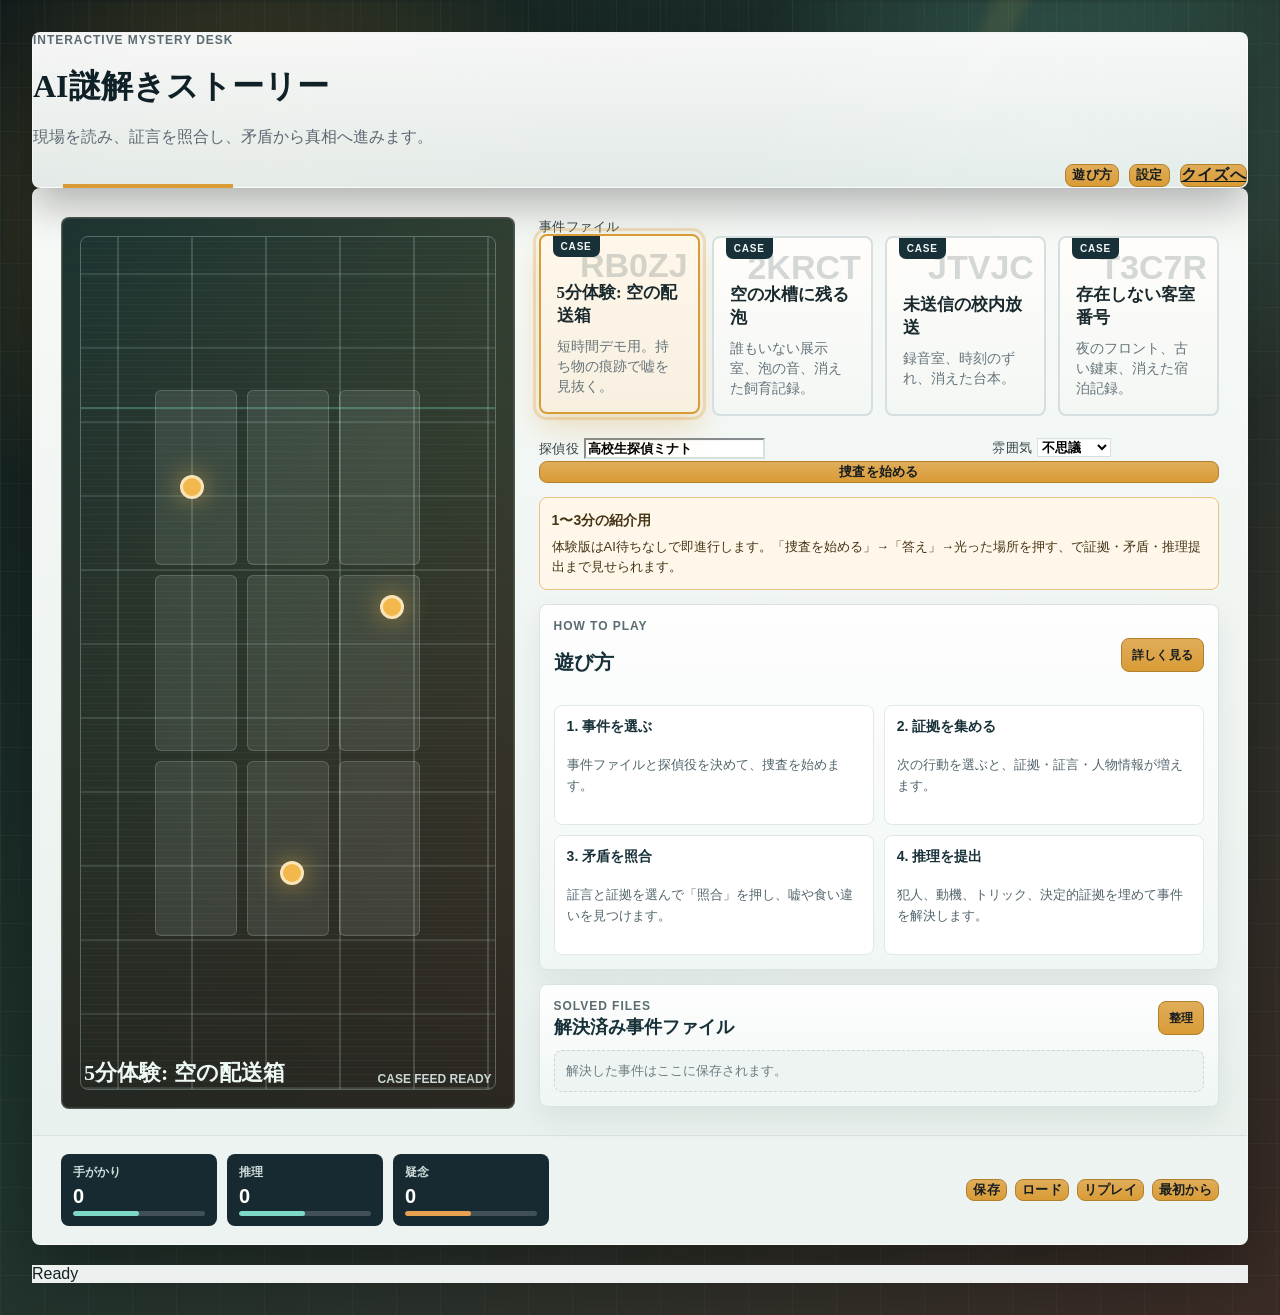
==== commit d8ee0a98: "Add deployed app fallback" ====
--- a/public/story.html
+++ b/public/story.html
@@ -848,8 +848,14 @@
                 renderScene(scene);
             } catch (error) {
                 console.error(error);
-                statusEl.textContent = '生成に失敗しました: ' + error.message;
-                statusEl.style.color = '#c53030';
+                statusEl.textContent = 'AI生成に失敗したため、5分体験モードで続行します。';
+                statusEl.style.color = '#b7791f';
+                showToast('5分体験モードへ切り替えました');
+                state.caseName = 'demo';
+                state.demoVariant = pickDemoVariant();
+                state.demoCase = pickLocalDemoCase();
+                state.world = state.baseWorld + '\nAI生成に失敗したため、ローカル体験版として進行する。';
+                renderScene(buildLocalDemoScene(choiceLabel));
             } finally {
                 setBusy(false);
             }
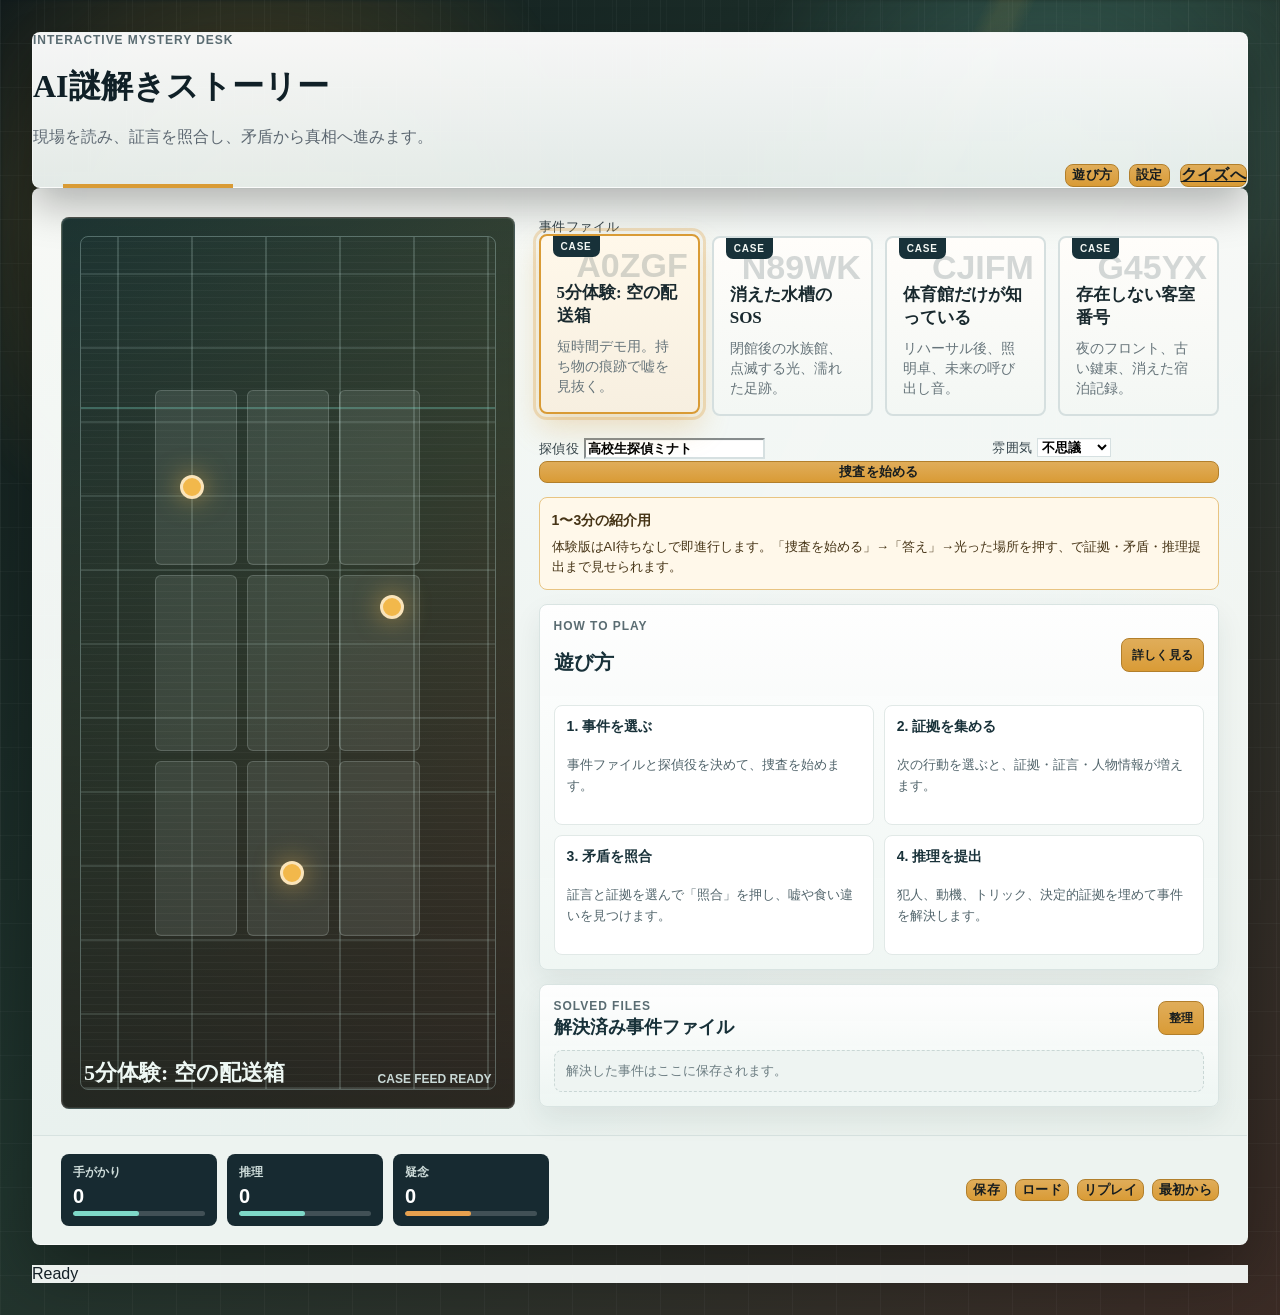
==== commit 400d6c74: "Keep AI cases on generation errors" ====
--- a/public/story.html
+++ b/public/story.html
@@ -848,14 +848,9 @@
                 renderScene(scene);
             } catch (error) {
                 console.error(error);
-                statusEl.textContent = 'AI生成に失敗したため、5分体験モードで続行します。';
-                statusEl.style.color = '#b7791f';
-                showToast('5分体験モードへ切り替えました');
-                state.caseName = 'demo';
-                state.demoVariant = pickDemoVariant();
-                state.demoCase = pickLocalDemoCase();
-                state.world = state.baseWorld + '\nAI生成に失敗したため、ローカル体験版として進行する。';
-                renderScene(buildLocalDemoScene(choiceLabel));
+                statusEl.textContent = 'AI生成に失敗しました。Renderの環境変数とAPIキーを確認してください: ' + error.message;
+                statusEl.style.color = '#c53030';
+                showToast('AI生成に失敗しました');
             } finally {
                 setBusy(false);
             }
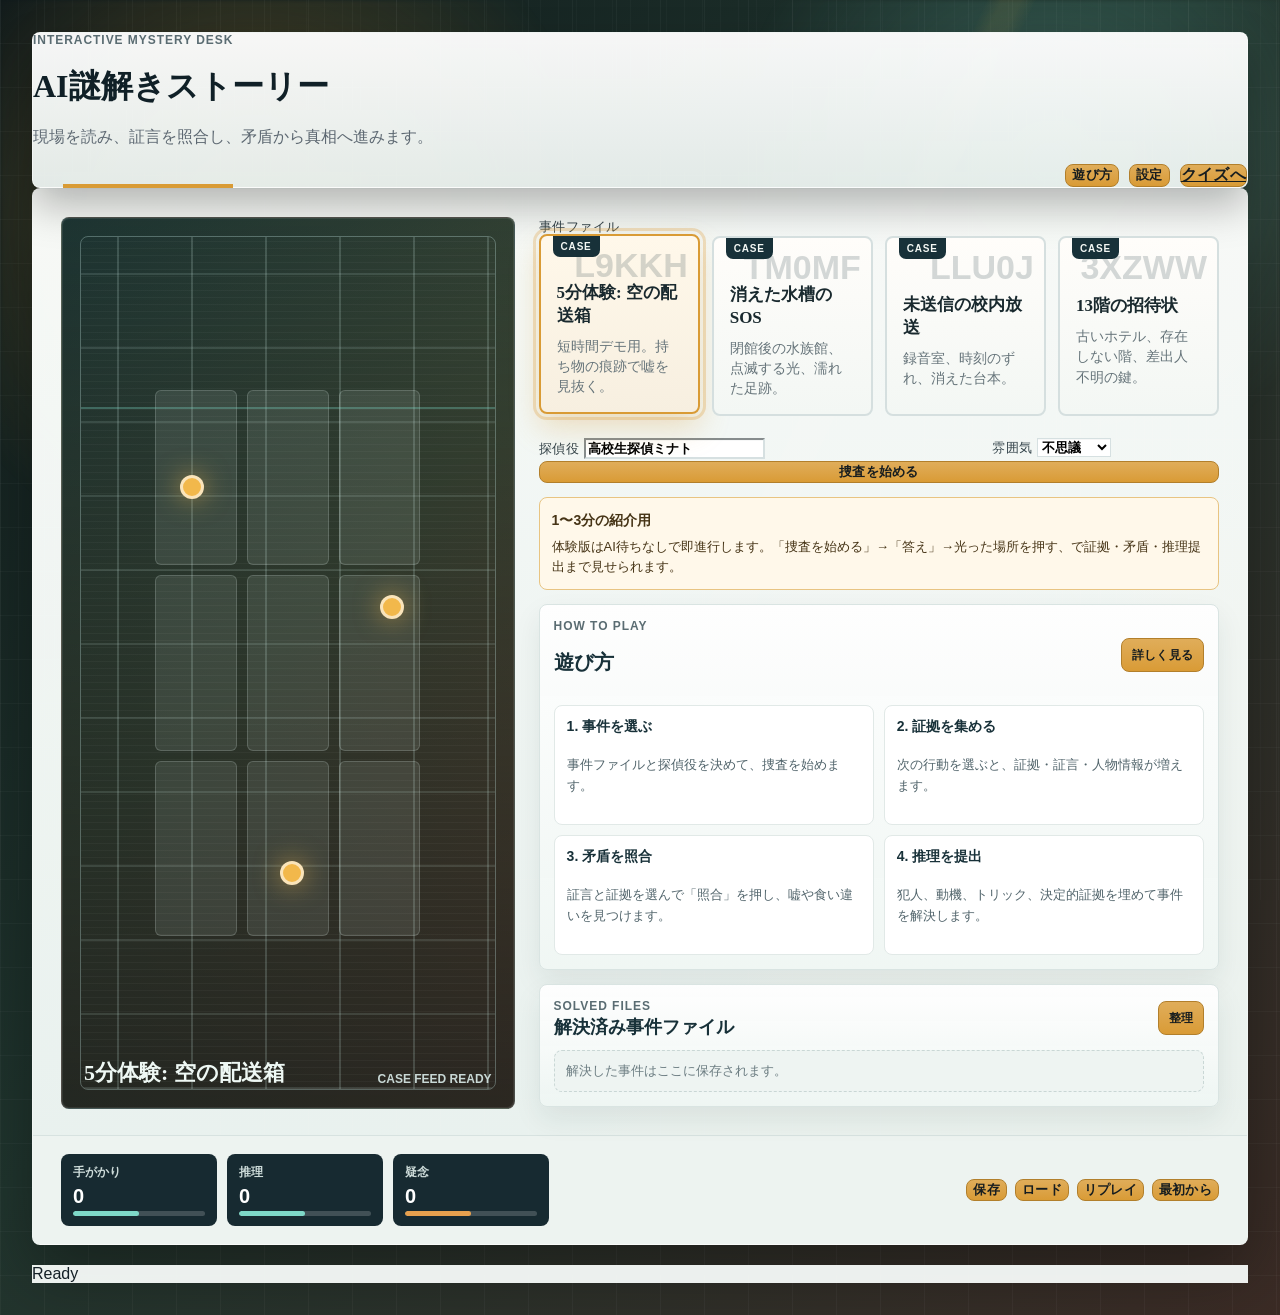
==== commit d61e1b99: "Show API generation errors" ====
--- a/public/story.html
+++ b/public/story.html
@@ -835,8 +835,15 @@
                 });
 
                 if (!response.ok) {
-                    const error = await response.json();
-                    throw new Error(error.error || 'API error');
+                    const errorText = await response.text();
+                    let message = errorText || response.statusText;
+                    try {
+                        const error = JSON.parse(errorText);
+                        message = error.error || message;
+                    } catch (parseError) {
+                        message = errorText || response.statusText;
+                    }
+                    throw new Error(message);
                 }
 
                 const payload = await response.json();
